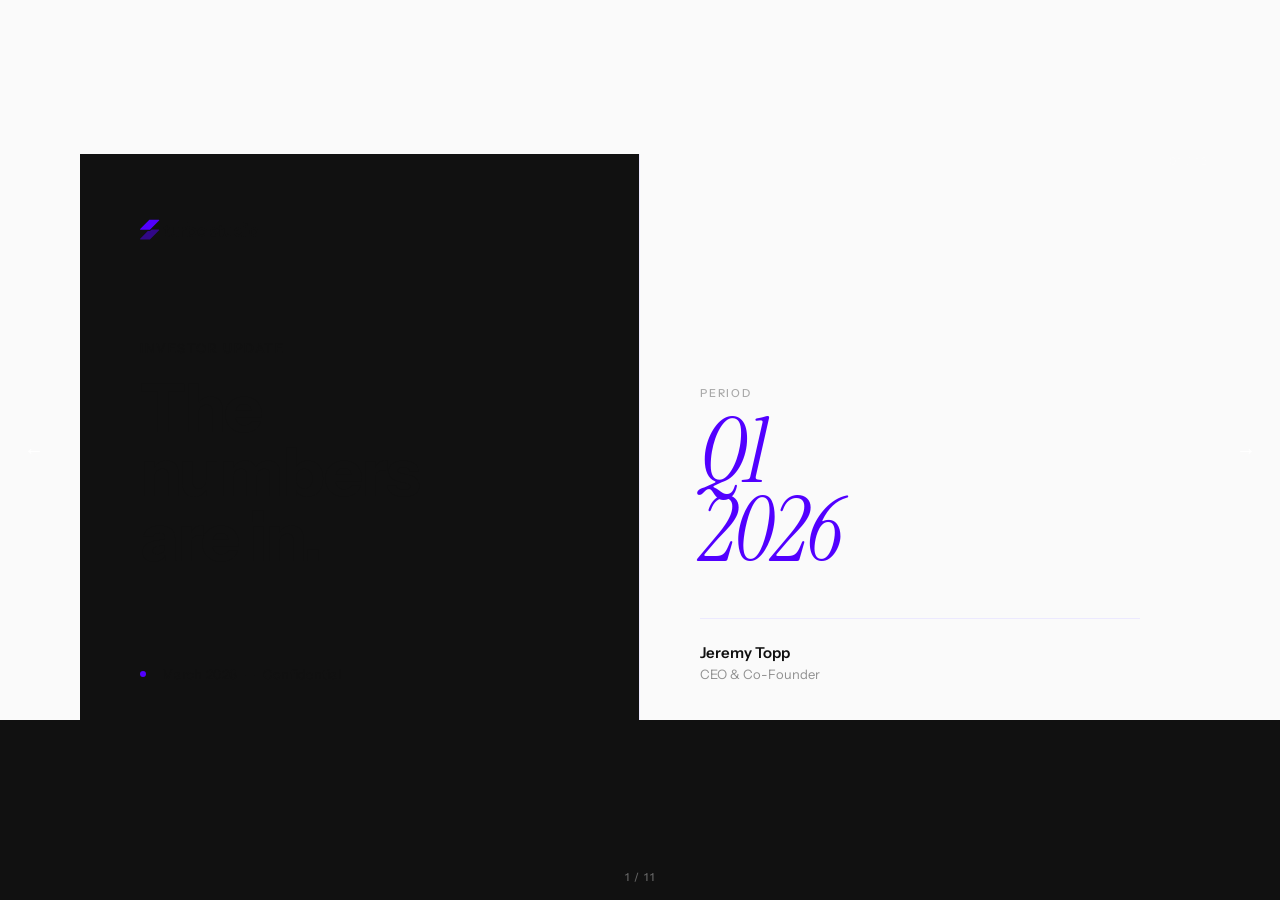
==== index.html @ d51e169e "Deploy Turbo Q1 2026 investor deck" ====
<!DOCTYPE html>
<html lang="en">
<head>
  <meta charset="UTF-8" />
  <meta name="viewport" content="width=device-width, initial-scale=1.0" />
  <title>Turbo — Q1 2026 Investor Update</title>
  <link rel="preconnect" href="https://fonts.googleapis.com" />
  <link rel="preconnect" href="https://fonts.gstatic.com" crossorigin />
  <link href="https://fonts.googleapis.com/css2?family=Instrument+Sans:ital,wght@0,400;0,500;0,600;0,700;1,400&family=Instrument+Serif:ital@0;1&display=swap" rel="stylesheet" />
  <style>
    * { margin: 0; padding: 0; box-sizing: border-box; }
    html, body {
      width: 100%; height: 100%;
      background: #111;
      overflow: hidden;
    }
    .deck-container {
      width: 100vw; height: 100vh;
      display: flex; align-items: center; justify-content: center;
    }
    .slide-wrapper {
      width: 1280px; height: 720px;
      transform-origin: center center;
      position: relative;
    }
    .slide-section {
      display: none;
      width: 1280px; height: 720px;
      overflow: hidden;
      position: absolute; top: 0; left: 0;
    }
    .slide-section.active { display: block; }
    .nav-btn {
      position: fixed; top: 50%; transform: translateY(-50%);
      background: rgba(255,255,255,0.08); border: none; color: white;
      font-size: 20px; width: 44px; height: 44px; border-radius: 50%;
      cursor: pointer; z-index: 100; transition: background 0.2s;
    }
    .nav-btn:hover { background: rgba(255,255,255,0.2); }
    .nav-prev { left: 12px; }
    .nav-next { right: 12px; }
    .slide-counter {
      position: fixed; bottom: 16px; left: 50%; transform: translateX(-50%);
      font-family: 'Instrument Sans', sans-serif;
      font-size: 11px; font-weight: 500; letter-spacing: 0.14em;
      color: rgba(255,255,255,0.35); z-index: 100;
    }
  </style>
  <style>/* Slide 1 */

    * { margin: 0; padding: 0; box-sizing: border-box; }

    body {
      width: 1280px;
      height: 720px;
      overflow: hidden;
      background: #fafafa;
      font-family: 'Instrument Sans', sans-serif;
    }

    .slide {
      width: 1280px;
      height: 720px;
      background: #fafafa;
      position: relative;
      display: grid;
      grid-template-columns: 1fr 1fr;
    }

    /* LEFT HALF */
    .left {
      padding: 64px 72px;
      display: flex;
      flex-direction: column;
      justify-content: space-between;
      border-right: 1px solid #ece9ff;
    }

    .wordmark {
      font-family: 'Instrument Sans', sans-serif;
      font-weight: 700;
      font-size: 13px;
      letter-spacing: 0.18em;
      text-transform: uppercase;
      color: #5200FF;
    }

    .hero-text {
      flex: 1;
      display: flex;
      flex-direction: column;
      justify-content: center;
    }

    .label {
      font-family: 'Instrument Sans', sans-serif;
      font-weight: 500;
      font-size: 13px;
      letter-spacing: 0.12em;
      text-transform: uppercase;
      color: rgba(17, 17, 17, 0.4);
      margin-bottom: 20px;
    }

    .title {
      font-family: 'Instrument Sans', sans-serif;
      font-weight: 700;
      font-size: 68px;
      line-height: 0.95;
      color: #111;
      letter-spacing: -0.03em;
    }

    .meta-row {
      display: flex;
      align-items: center;
      gap: 16px;
    }

    .meta-dot {
      width: 6px;
      height: 6px;
      border-radius: 50%;
      background: #5200FF;
      flex-shrink: 0;
    }

    .meta-text {
      font-family: 'Instrument Sans', sans-serif;
      font-weight: 400;
      font-size: 13px;
      color: rgba(17, 17, 17, 0.45);
      letter-spacing: 0.02em;
    }

    /* RIGHT HALF */
    .right {
      padding: 64px 72px;
      display: flex;
      flex-direction: column;
      justify-content: flex-end;
      background: #fafafa;
    }

    .quarter-block {
      margin-bottom: 48px;
    }

    .quarter-label {
      font-family: 'Instrument Sans', sans-serif;
      font-weight: 500;
      font-size: 11px;
      letter-spacing: 0.16em;
      text-transform: uppercase;
      color: rgba(17, 17, 17, 0.35);
      margin-bottom: 12px;
    }

    .quarter {
      font-family: 'Instrument Serif', serif;
      font-style: italic;
      font-size: 88px;
      line-height: 0.9;
      color: #5200FF;
      letter-spacing: -0.02em;
    }

    .author-block {
      border-top: 1px solid #ece9ff;
      padding-top: 24px;
    }

    .author-name {
      font-family: 'Instrument Sans', sans-serif;
      font-weight: 600;
      font-size: 15px;
      color: #111;
      margin-bottom: 4px;
    }

    .author-role {
      font-family: 'Instrument Sans', sans-serif;
      font-weight: 400;
      font-size: 13px;
      color: rgba(17, 17, 17, 0.45);
    }

    /* Slide number */
    .slide-num {
      position: absolute;
      top: 64px;
      right: 72px;
      font-family: 'Instrument Sans', sans-serif;
      font-size: 11px;
      font-weight: 500;
      color: rgba(17, 17, 17, 0.2);
      letter-spacing: 0.12em;
    }
  
  </style>
  <style>/* Slide 2 */

    * { margin: 0; padding: 0; box-sizing: border-box; }
    body {
      width: 1280px;
      height: 720px;
      overflow: hidden;
      background: #fafafa;
      font-family: 'Instrument Sans', sans-serif;
    }
    .slide {
      width: 1280px;
      height: 720px;
      background: #fafafa;
      position: relative;
      padding: 64px 80px;
      display: flex;
      flex-direction: column;
    }
    .slide-header {
      display: flex;
      align-items: center;
      justify-content: space-between;
      margin-bottom: 52px;
    }
    .section-label {
      font-size: 11px;
      font-weight: 500;
      letter-spacing: 0.16em;
      text-transform: uppercase;
      color: rgba(17,17,17,0.35);
    }
    .slide-num {
      font-size: 11px;
      font-weight: 500;
      color: rgba(17,17,17,0.2);
      letter-spacing: 0.12em;
    }
    .headline {
      font-size: 48px;
      font-weight: 700;
      color: #111;
      letter-spacing: -0.025em;
      line-height: 1;
      margin-bottom: 52px;
    }
    .headline span {
      color: #5200FF;
    }
    .kpi-grid {
      display: grid;
      grid-template-columns: repeat(4, 1fr);
      gap: 2px;
      flex: 1;
    }
    .kpi-card {
      background: #fff;
      border: 1px solid #ece9ff;
      padding: 32px 28px;
      display: flex;
      flex-direction: column;
      justify-content: space-between;
    }
    .kpi-card:first-child {
      border-left: 3px solid #5200FF;
    }
    .kpi-label {
      font-size: 11px;
      font-weight: 500;
      letter-spacing: 0.14em;
      text-transform: uppercase;
      color: rgba(17,17,17,0.4);
      margin-bottom: 20px;
    }
    .kpi-value {
      font-family: 'Instrument Serif', serif;
      font-style: italic;
      font-size: 52px;
      line-height: 0.9;
      color: #111;
      letter-spacing: -0.02em;
    }
    .kpi-delta {
      margin-top: 12px;
      font-size: 12px;
      font-weight: 600;
      color: #16a34a;
      letter-spacing: 0.04em;
    }
    .kpi-delta.flat {
      color: rgba(17,17,17,0.4);
    }
    .kpi-sub {
      margin-top: 4px;
      font-size: 11px;
      color: rgba(17,17,17,0.4);
    }
  
  </style>
  <style>/* Slide 3 */

    * { margin: 0; padding: 0; box-sizing: border-box; }
    body {
      width: 1280px;
      height: 720px;
      overflow: hidden;
      background: #fafafa;
      font-family: 'Instrument Sans', sans-serif;
    }
    .slide {
      width: 1280px;
      height: 720px;
      position: relative;
      display: grid;
      grid-template-columns: 420px 1fr;
    }
    .left {
      padding: 64px 56px;
      display: flex;
      flex-direction: column;
      justify-content: space-between;
      border-right: 1px solid #ece9ff;
      background: #fafafa;
    }
    .section-label {
      font-size: 11px;
      font-weight: 500;
      letter-spacing: 0.16em;
      text-transform: uppercase;
      color: rgba(17,17,17,0.35);
    }
    .big-stat {
      flex: 1;
      display: flex;
      flex-direction: column;
      justify-content: center;
    }
    .stat-label {
      font-size: 12px;
      font-weight: 500;
      letter-spacing: 0.12em;
      text-transform: uppercase;
      color: rgba(17,17,17,0.4);
      margin-bottom: 16px;
    }
    .stat-value {
      font-family: 'Instrument Serif', serif;
      font-style: italic;
      font-size: 96px;
      line-height: 0.85;
      color: #5200FF;
      letter-spacing: -0.02em;
    }
    .stat-desc {
      margin-top: 20px;
      font-size: 15px;
      color: rgba(17,17,17,0.55);
      line-height: 1.5;
      max-width: 260px;
    }
    .slide-num {
      font-size: 11px;
      font-weight: 500;
      color: rgba(17,17,17,0.2);
      letter-spacing: 0.12em;
    }
    .right {
      padding: 64px 60px;
      display: flex;
      flex-direction: column;
    }
    .chart-title {
      font-size: 13px;
      font-weight: 600;
      color: #111;
      letter-spacing: -0.01em;
      margin-bottom: 40px;
    }
    .chart-area {
      flex: 1;
      display: flex;
      align-items: flex-end;
      gap: 18px;
    }
    .bar-group {
      flex: 1;
      display: flex;
      flex-direction: column;
      align-items: center;
      gap: 8px;
      height: 100%;
      justify-content: flex-end;
    }
    .bar-wrap {
      width: 100%;
      display: flex;
      align-items: flex-end;
      justify-content: center;
      height: 340px;
    }
    .bar {
      width: 48px;
      border-radius: 4px 4px 0 0;
      position: relative;
    }
    .bar.past {
      background: #ece9ff;
    }
    .bar.current {
      background: #5200FF;
    }
    .bar-val {
      position: absolute;
      top: -24px;
      left: 50%;
      transform: translateX(-50%);
      font-size: 11px;
      font-weight: 600;
      color: #111;
      white-space: nowrap;
    }
    .bar-qtr {
      font-size: 11px;
      font-weight: 500;
      color: rgba(17,17,17,0.4);
      letter-spacing: 0.08em;
    }
    .bar.current + .bar-val,
    .bar-group:last-child .bar-val {
      color: #5200FF;
    }
    .target-line {
      margin-top: 24px;
      padding-top: 16px;
      border-top: 1px solid #ece9ff;
      font-size: 12px;
      color: rgba(17,17,17,0.4);
    }
    .target-line strong {
      color: #111;
    }
  
  </style>
  <style>/* Slide 4 */

    * { margin: 0; padding: 0; box-sizing: border-box; }
    body {
      width: 1280px;
      height: 720px;
      overflow: hidden;
      background: #fafafa;
      font-family: 'Instrument Sans', sans-serif;
    }
    .slide {
      width: 1280px;
      height: 720px;
      padding: 64px 80px;
      display: flex;
      flex-direction: column;
    }
    .slide-header {
      display: flex;
      align-items: center;
      justify-content: space-between;
      margin-bottom: 48px;
    }
    .section-label {
      font-size: 11px;
      font-weight: 500;
      letter-spacing: 0.16em;
      text-transform: uppercase;
      color: rgba(17,17,17,0.35);
    }
    .slide-num {
      font-size: 11px;
      font-weight: 500;
      color: rgba(17,17,17,0.2);
      letter-spacing: 0.12em;
    }
    .headline {
      font-size: 40px;
      font-weight: 700;
      color: #111;
      letter-spacing: -0.025em;
      line-height: 1.1;
      margin-bottom: 48px;
    }
    .content-grid {
      display: grid;
      grid-template-columns: 1fr 1fr;
      gap: 24px;
      flex: 1;
    }
    .panel {
      background: #fff;
      border: 1px solid #ece9ff;
      padding: 32px 36px;
      display: flex;
      flex-direction: column;
    }
    .panel-title {
      font-size: 11px;
      font-weight: 500;
      letter-spacing: 0.14em;
      text-transform: uppercase;
      color: rgba(17,17,17,0.4);
      margin-bottom: 24px;
    }
    .funnel-row {
      display: flex;
      align-items: center;
      justify-content: space-between;
      padding: 14px 0;
      border-bottom: 1px solid #f4f2ff;
    }
    .funnel-row:last-child { border-bottom: none; }
    .funnel-label {
      font-size: 13px;
      color: rgba(17,17,17,0.6);
    }
    .funnel-count {
      font-family: 'Instrument Serif', serif;
      font-style: italic;
      font-size: 28px;
      color: #111;
    }
    .funnel-bar-wrap {
      flex: 1;
      margin: 0 20px;
      height: 6px;
      background: #f0eeff;
      border-radius: 3px;
    }
    .funnel-bar {
      height: 6px;
      border-radius: 3px;
      background: #5200FF;
    }
    .segment-list {
      flex: 1;
    }
    .segment-row {
      display: flex;
      align-items: center;
      justify-content: space-between;
      padding: 12px 0;
      border-bottom: 1px solid #f4f2ff;
    }
    .segment-row:last-child { border-bottom: none; }
    .seg-dot {
      width: 8px;
      height: 8px;
      border-radius: 50%;
      flex-shrink: 0;
      margin-right: 12px;
    }
    .seg-name {
      font-size: 13px;
      color: rgba(17,17,17,0.7);
      flex: 1;
    }
    .seg-pct {
      font-size: 13px;
      font-weight: 600;
      color: #111;
    }
    .seg-count {
      font-size: 12px;
      color: rgba(17,17,17,0.4);
      margin-left: 16px;
      min-width: 40px;
      text-align: right;
    }
  
  </style>
  <style>/* Slide 5 */

    * { margin: 0; padding: 0; box-sizing: border-box; }
    body {
      width: 1280px;
      height: 720px;
      overflow: hidden;
      background: #fafafa;
      font-family: 'Instrument Sans', sans-serif;
    }
    .slide {
      width: 1280px;
      height: 720px;
      display: grid;
      grid-template-columns: 1fr 1fr;
    }
    .col {
      padding: 64px 60px;
      display: flex;
      flex-direction: column;
    }
    .col:first-child {
      border-right: 1px solid #ece9ff;
    }
    .col-header {
      display: flex;
      align-items: flex-start;
      justify-content: space-between;
      margin-bottom: 40px;
    }
    .section-label {
      font-size: 11px;
      font-weight: 500;
      letter-spacing: 0.16em;
      text-transform: uppercase;
      color: rgba(17,17,17,0.35);
    }
    .slide-num {
      font-size: 11px;
      font-weight: 500;
      color: rgba(17,17,17,0.2);
      letter-spacing: 0.12em;
    }
    .col-title {
      font-size: 32px;
      font-weight: 700;
      color: #111;
      letter-spacing: -0.025em;
      line-height: 1.1;
      margin-bottom: 36px;
    }
    .shipped-list {
      flex: 1;
      display: flex;
      flex-direction: column;
      gap: 4px;
    }
    .shipped-item {
      display: flex;
      align-items: flex-start;
      gap: 14px;
      padding: 14px 0;
      border-bottom: 1px solid #f0eeff;
    }
    .shipped-item:last-child { border-bottom: none; }
    .chip {
      font-size: 10px;
      font-weight: 600;
      letter-spacing: 0.1em;
      text-transform: uppercase;
      padding: 3px 8px;
      border-radius: 3px;
      white-space: nowrap;
      flex-shrink: 0;
    }
    .chip.shipped {
      background: #5200FF;
      color: #fff;
    }
    .chip.beta {
      background: #ece9ff;
      color: #5200FF;
    }
    .chip.planned {
      background: #f4f4f4;
      color: rgba(17,17,17,0.45);
    }
    .item-text {
      font-size: 13px;
      color: rgba(17,17,17,0.7);
      line-height: 1.4;
    }
    .item-text strong {
      color: #111;
      font-weight: 600;
    }
    .metric-grid {
      display: grid;
      grid-template-columns: 1fr 1fr;
      gap: 16px;
      flex: 1;
    }
    .metric-box {
      background: #fff;
      border: 1px solid #ece9ff;
      padding: 24px 20px;
    }
    .metric-label {
      font-size: 11px;
      font-weight: 500;
      text-transform: uppercase;
      letter-spacing: 0.12em;
      color: rgba(17,17,17,0.4);
      margin-bottom: 12px;
    }
    .metric-value {
      font-family: 'Instrument Serif', serif;
      font-style: italic;
      font-size: 40px;
      color: #111;
      line-height: 0.9;
    }
    .metric-sub {
      margin-top: 8px;
      font-size: 12px;
      color: rgba(17,17,17,0.45);
    }
  
  </style>
  <style>/* Slide 6 */

    * { margin: 0; padding: 0; box-sizing: border-box; }
    body {
      width: 1280px;
      height: 720px;
      overflow: hidden;
      background: #fafafa;
      font-family: 'Instrument Sans', sans-serif;
    }
    .slide {
      width: 1280px;
      height: 720px;
      padding: 64px 80px;
      display: flex;
      flex-direction: column;
    }
    .slide-header {
      display: flex;
      align-items: center;
      justify-content: space-between;
      margin-bottom: 48px;
    }
    .section-label {
      font-size: 11px;
      font-weight: 500;
      letter-spacing: 0.16em;
      text-transform: uppercase;
      color: rgba(17,17,17,0.35);
    }
    .slide-num {
      font-size: 11px;
      font-weight: 500;
      color: rgba(17,17,17,0.2);
      letter-spacing: 0.12em;
    }
    .headline {
      font-size: 40px;
      font-weight: 700;
      color: #111;
      letter-spacing: -0.025em;
      line-height: 1.1;
      margin-bottom: 48px;
    }
    .team-grid {
      display: grid;
      grid-template-columns: repeat(3, 1fr);
      gap: 20px;
      flex: 1;
    }
    .team-card {
      background: #fff;
      border: 1px solid #ece9ff;
      padding: 28px 28px 24px;
      display: flex;
      flex-direction: column;
    }
    .card-dept {
      font-size: 10px;
      font-weight: 600;
      letter-spacing: 0.14em;
      text-transform: uppercase;
      color: #5200FF;
      margin-bottom: 20px;
    }
    .card-headcount {
      font-family: 'Instrument Serif', serif;
      font-style: italic;
      font-size: 56px;
      color: #111;
      line-height: 0.85;
      margin-bottom: 4px;
    }
    .card-label {
      font-size: 13px;
      color: rgba(17,17,17,0.5);
      margin-bottom: 20px;
    }
    .card-divider {
      height: 1px;
      background: #f0eeff;
      margin-bottom: 16px;
    }
    .card-notes {
      font-size: 12px;
      color: rgba(17,17,17,0.55);
      line-height: 1.5;
      flex: 1;
    }
    .card-notes strong {
      color: #111;
      font-weight: 600;
    }
    .bottom-row {
      display: flex;
      gap: 32px;
      margin-top: 28px;
      padding-top: 20px;
      border-top: 1px solid #ece9ff;
    }
    .bottom-stat {
      display: flex;
      flex-direction: column;
    }
    .bottom-stat-val {
      font-size: 22px;
      font-weight: 700;
      color: #111;
      letter-spacing: -0.02em;
    }
    .bottom-stat-label {
      font-size: 12px;
      color: rgba(17,17,17,0.4);
      margin-top: 2px;
    }
  
  </style>
  <style>/* Slide 7 */

    * { margin: 0; padding: 0; box-sizing: border-box; }
    body {
      width: 1280px;
      height: 720px;
      overflow: hidden;
      background: #fafafa;
      font-family: 'Instrument Sans', sans-serif;
    }
    .slide {
      width: 1280px;
      height: 720px;
      display: grid;
      grid-template-columns: 480px 1fr;
    }
    .left {
      padding: 64px 60px;
      display: flex;
      flex-direction: column;
      justify-content: space-between;
      border-right: 1px solid #ece9ff;
      background: #5200FF;
    }
    .section-label {
      font-size: 11px;
      font-weight: 500;
      letter-spacing: 0.16em;
      text-transform: uppercase;
      color: rgba(255,255,255,0.5);
    }
    .big-num {
      flex: 1;
      display: flex;
      flex-direction: column;
      justify-content: center;
    }
    .big-label {
      font-size: 12px;
      font-weight: 500;
      letter-spacing: 0.12em;
      text-transform: uppercase;
      color: rgba(255,255,255,0.55);
      margin-bottom: 12px;
    }
    .big-val {
      font-family: 'Instrument Serif', serif;
      font-style: italic;
      font-size: 100px;
      line-height: 0.85;
      color: #fff;
      letter-spacing: -0.02em;
    }
    .big-desc {
      margin-top: 20px;
      font-size: 15px;
      color: rgba(255,255,255,0.65);
      line-height: 1.5;
    }
    .slide-num {
      font-size: 11px;
      font-weight: 500;
      color: rgba(255,255,255,0.3);
      letter-spacing: 0.12em;
    }
    .right {
      padding: 64px 60px;
      display: flex;
      flex-direction: column;
    }
    .right-title {
      font-size: 14px;
      font-weight: 600;
      color: #111;
      letter-spacing: -0.01em;
      margin-bottom: 36px;
    }
    .econ-row {
      display: flex;
      align-items: center;
      justify-content: space-between;
      padding: 18px 0;
      border-bottom: 1px solid #f0eeff;
    }
    .econ-row:last-child { border-bottom: none; }
    .econ-label {
      font-size: 13px;
      color: rgba(17,17,17,0.6);
      flex: 1;
    }
    .econ-val {
      font-size: 22px;
      font-weight: 700;
      color: #111;
      letter-spacing: -0.02em;
    }
    .econ-delta {
      font-size: 12px;
      font-weight: 500;
      color: #16a34a;
      margin-left: 12px;
    }
    .econ-delta.neutral { color: rgba(17,17,17,0.4); }
    .payback-bar {
      margin-top: 32px;
      padding: 20px 24px;
      background: #f8f7ff;
      border: 1px solid #ece9ff;
      border-radius: 2px;
    }
    .payback-title {
      font-size: 11px;
      font-weight: 500;
      letter-spacing: 0.12em;
      text-transform: uppercase;
      color: rgba(17,17,17,0.4);
      margin-bottom: 12px;
    }
    .payback-track {
      height: 8px;
      background: #ece9ff;
      border-radius: 4px;
      position: relative;
    }
    .payback-fill {
      position: absolute;
      left: 0;
      top: 0;
      height: 8px;
      border-radius: 4px;
      background: #5200FF;
    }
    .payback-labels {
      display: flex;
      justify-content: space-between;
      margin-top: 8px;
    }
    .payback-labels span {
      font-size: 11px;
      color: rgba(17,17,17,0.4);
    }
    .payback-labels strong {
      font-size: 11px;
      font-weight: 600;
      color: #5200FF;
    }
  
  </style>
  <style>/* Slide 8 */

    * { margin: 0; padding: 0; box-sizing: border-box; }
    body {
      width: 1280px;
      height: 720px;
      overflow: hidden;
      background: #fafafa;
      font-family: 'Instrument Sans', sans-serif;
    }
    .slide {
      width: 1280px;
      height: 720px;
      padding: 64px 80px;
      display: flex;
      flex-direction: column;
    }
    .slide-header {
      display: flex;
      align-items: center;
      justify-content: space-between;
      margin-bottom: 48px;
    }
    .section-label {
      font-size: 11px;
      font-weight: 500;
      letter-spacing: 0.16em;
      text-transform: uppercase;
      color: rgba(17,17,17,0.35);
    }
    .slide-num {
      font-size: 11px;
      font-weight: 500;
      color: rgba(17,17,17,0.2);
      letter-spacing: 0.12em;
    }
    .headline {
      font-size: 40px;
      font-weight: 700;
      color: #111;
      letter-spacing: -0.025em;
      line-height: 1.1;
      margin-bottom: 40px;
    }
    .fin-table {
      width: 100%;
      border-collapse: collapse;
      flex: 1;
    }
    .fin-table th {
      font-size: 11px;
      font-weight: 500;
      letter-spacing: 0.12em;
      text-transform: uppercase;
      color: rgba(17,17,17,0.4);
      text-align: right;
      padding: 0 0 16px;
      border-bottom: 1px solid #ece9ff;
    }
    .fin-table th:first-child { text-align: left; }
    .fin-table td {
      font-size: 14px;
      color: rgba(17,17,17,0.7);
      text-align: right;
      padding: 14px 0;
      border-bottom: 1px solid #f8f7ff;
    }
    .fin-table td:first-child {
      text-align: left;
      color: rgba(17,17,17,0.6);
    }
    .fin-table tr.total td {
      font-weight: 700;
      color: #111;
      border-top: 1px solid #ece9ff;
      border-bottom: 2px solid #ece9ff;
      padding-top: 16px;
    }
    .fin-table tr.positive td:last-child { color: #16a34a; font-weight: 600; }
    .fin-table tr.highlight td {
      background: #f8f7ff;
      color: #5200FF;
      font-weight: 700;
    }
    .fin-table tr.highlight td:first-child { color: #5200FF; padding-left: 12px; }
    .note {
      margin-top: 20px;
      font-size: 11px;
      color: rgba(17,17,17,0.35);
    }
  
  </style>
  <style>/* Slide 9 */

    * { margin: 0; padding: 0; box-sizing: border-box; }
    body {
      width: 1280px;
      height: 720px;
      overflow: hidden;
      background: #fafafa;
      font-family: 'Instrument Sans', sans-serif;
    }
    .slide {
      width: 1280px;
      height: 720px;
      display: grid;
      grid-template-columns: 1fr 1fr;
    }
    .left {
      padding: 64px 60px;
      display: flex;
      flex-direction: column;
      border-right: 1px solid #ece9ff;
    }
    .right {
      padding: 64px 60px;
      display: flex;
      flex-direction: column;
    }
    .col-label {
      font-size: 11px;
      font-weight: 500;
      letter-spacing: 0.16em;
      text-transform: uppercase;
      color: rgba(17,17,17,0.35);
      margin-bottom: 36px;
    }
    .col-title {
      font-size: 30px;
      font-weight: 700;
      color: #111;
      letter-spacing: -0.025em;
      line-height: 1.15;
      margin-bottom: 40px;
    }
    .bet-list {
      flex: 1;
      display: flex;
      flex-direction: column;
      gap: 0;
    }
    .bet-item {
      display: flex;
      gap: 20px;
      padding: 20px 0;
      border-bottom: 1px solid #f0eeff;
    }
    .bet-item:last-child { border-bottom: none; }
    .bet-num {
      font-family: 'Instrument Serif', serif;
      font-style: italic;
      font-size: 28px;
      color: #5200FF;
      line-height: 1;
      min-width: 28px;
    }
    .bet-content {}
    .bet-title {
      font-size: 14px;
      font-weight: 600;
      color: #111;
      margin-bottom: 6px;
      letter-spacing: -0.01em;
    }
    .bet-desc {
      font-size: 12px;
      color: rgba(17,17,17,0.55);
      line-height: 1.5;
    }
    .risk-list {
      flex: 1;
      display: flex;
      flex-direction: column;
      gap: 0;
    }
    .risk-item {
      padding: 16px 0;
      border-bottom: 1px solid #f0eeff;
    }
    .risk-item:last-child { border-bottom: none; }
    .risk-header {
      display: flex;
      align-items: center;
      gap: 10px;
      margin-bottom: 6px;
    }
    .risk-badge {
      font-size: 10px;
      font-weight: 600;
      letter-spacing: 0.1em;
      text-transform: uppercase;
      padding: 2px 7px;
      border-radius: 2px;
    }
    .risk-badge.high { background: #fee2e2; color: #dc2626; }
    .risk-badge.med { background: #fef3c7; color: #d97706; }
    .risk-badge.low { background: #dcfce7; color: #16a34a; }
    .risk-title {
      font-size: 13px;
      font-weight: 600;
      color: #111;
    }
    .risk-desc {
      font-size: 12px;
      color: rgba(17,17,17,0.5);
      line-height: 1.5;
    }
    .slide-num {
      font-size: 11px;
      font-weight: 500;
      color: rgba(17,17,17,0.2);
      letter-spacing: 0.12em;
      align-self: flex-end;
    }
  
  </style>
  <style>/* Slide 10 */

    * { margin: 0; padding: 0; box-sizing: border-box; }
    body {
      width: 1280px;
      height: 720px;
      overflow: hidden;
      background: #fafafa;
      font-family: 'Instrument Sans', sans-serif;
    }
    .slide {
      width: 1280px;
      height: 720px;
      padding: 64px 80px;
      display: flex;
      flex-direction: column;
    }
    .slide-header {
      display: flex;
      align-items: center;
      justify-content: space-between;
      margin-bottom: 48px;
    }
    .section-label {
      font-size: 11px;
      font-weight: 500;
      letter-spacing: 0.16em;
      text-transform: uppercase;
      color: rgba(17,17,17,0.35);
    }
    .slide-num {
      font-size: 11px;
      font-weight: 500;
      color: rgba(17,17,17,0.2);
      letter-spacing: 0.12em;
    }
    .headline {
      font-size: 40px;
      font-weight: 700;
      color: #111;
      letter-spacing: -0.025em;
      line-height: 1.1;
      margin-bottom: 48px;
    }
    .headline span { color: #5200FF; }
    .timeline {
      flex: 1;
      display: grid;
      grid-template-columns: repeat(3, 1fr);
      gap: 2px;
    }
    .month-col {
      background: #fff;
      border: 1px solid #ece9ff;
      padding: 28px 24px;
      display: flex;
      flex-direction: column;
    }
    .month-col:first-child { border-left: 3px solid #5200FF; }
    .month-tag {
      font-size: 10px;
      font-weight: 600;
      letter-spacing: 0.14em;
      text-transform: uppercase;
      color: #5200FF;
      margin-bottom: 20px;
    }
    .month-items {
      flex: 1;
      display: flex;
      flex-direction: column;
      gap: 12px;
    }
    .month-item {
      display: flex;
      gap: 10px;
      align-items: flex-start;
    }
    .item-dot {
      width: 6px;
      height: 6px;
      border-radius: 50%;
      background: #5200FF;
      flex-shrink: 0;
      margin-top: 5px;
    }
    .item-dot.dim { background: #d4d0f5; }
    .item-text {
      font-size: 13px;
      color: rgba(17,17,17,0.7);
      line-height: 1.4;
    }
    .item-text strong {
      color: #111;
      font-weight: 600;
    }
    .okr-row {
      display: grid;
      grid-template-columns: repeat(3, 1fr);
      gap: 20px;
      margin-top: 24px;
    }
    .okr-box {
      background: #f8f7ff;
      border: 1px solid #ece9ff;
      padding: 16px 20px;
    }
    .okr-label {
      font-size: 10px;
      font-weight: 500;
      letter-spacing: 0.12em;
      text-transform: uppercase;
      color: rgba(17,17,17,0.4);
      margin-bottom: 6px;
    }
    .okr-target {
      font-size: 16px;
      font-weight: 700;
      color: #111;
      letter-spacing: -0.02em;
    }
  
  </style>
  <style>/* Slide 11 */

    * { margin: 0; padding: 0; box-sizing: border-box; }
    body {
      width: 1280px;
      height: 720px;
      overflow: hidden;
      background: #fafafa;
      font-family: 'Instrument Sans', sans-serif;
    }
    .slide {
      width: 1280px;
      height: 720px;
      display: grid;
      grid-template-columns: 1fr 1fr;
    }
    .left {
      background: #111;
      padding: 64px 60px;
      display: flex;
      flex-direction: column;
      justify-content: space-between;
    }
    .section-label {
      font-size: 11px;
      font-weight: 500;
      letter-spacing: 0.16em;
      text-transform: uppercase;
      color: rgba(255,255,255,0.35);
    }
    .ask-block {
      flex: 1;
      display: flex;
      flex-direction: column;
      justify-content: center;
    }
    .ask-label {
      font-size: 12px;
      font-weight: 500;
      letter-spacing: 0.12em;
      text-transform: uppercase;
      color: rgba(255,255,255,0.4);
      margin-bottom: 16px;
    }
    .ask-amount {
      font-family: 'Instrument Serif', serif;
      font-style: italic;
      font-size: 96px;
      line-height: 0.85;
      color: #fff;
      letter-spacing: -0.02em;
    }
    .ask-type {
      font-size: 18px;
      font-weight: 500;
      color: rgba(255,255,255,0.55);
      margin-top: 16px;
    }
    .ask-desc {
      margin-top: 24px;
      font-size: 14px;
      color: rgba(255,255,255,0.45);
      line-height: 1.6;
      max-width: 320px;
    }
    .slide-num {
      font-size: 11px;
      font-weight: 500;
      color: rgba(255,255,255,0.2);
      letter-spacing: 0.12em;
    }
    .right {
      padding: 64px 60px;
      display: flex;
      flex-direction: column;
    }
    .right-title {
      font-size: 14px;
      font-weight: 600;
      color: #111;
      letter-spacing: -0.01em;
      margin-bottom: 36px;
    }
    .use-list {
      flex: 1;
      display: flex;
      flex-direction: column;
    }
    .use-item {
      display: flex;
      gap: 20px;
      align-items: center;
      padding: 18px 0;
      border-bottom: 1px solid #f0eeff;
    }
    .use-item:last-child { border-bottom: none; }
    .use-pct {
      font-family: 'Instrument Serif', serif;
      font-style: italic;
      font-size: 36px;
      color: #5200FF;
      min-width: 72px;
    }
    .use-bar-wrap {
      flex: 1;
      height: 6px;
      background: #f0eeff;
      border-radius: 3px;
    }
    .use-bar {
      height: 6px;
      border-radius: 3px;
      background: #5200FF;
    }
    .use-text {
      min-width: 160px;
      text-align: right;
    }
    .use-title {
      font-size: 13px;
      font-weight: 600;
      color: #111;
    }
    .use-sub {
      font-size: 11px;
      color: rgba(17,17,17,0.45);
    }
    .terms-row {
      margin-top: 28px;
      padding: 16px 20px;
      background: #f8f7ff;
      border: 1px solid #ece9ff;
      display: flex;
      gap: 32px;
    }
    .term {
      display: flex;
      flex-direction: column;
    }
    .term-label {
      font-size: 10px;
      font-weight: 500;
      letter-spacing: 0.12em;
      text-transform: uppercase;
      color: rgba(17,17,17,0.4);
      margin-bottom: 4px;
    }
    .term-val {
      font-size: 14px;
      font-weight: 700;
      color: #111;
    }
  
  </style>
</head>
<body>
  <div class="deck-container">
    <div class="slide-wrapper" id="slideWrapper">
      <section class="slide-section active" id="slide-1">
        <div class="slide">
    <!-- LEFT -->
    <div class="left">
      <!-- Turbo logo mark + wordmark, recolored for light bg -->
      <svg width="120" height="25" viewBox="0 0 165 34" fill="none" xmlns="http://www.w3.org/2000/svg">
        <path d="M32.458 15.7098V13.2029H34.8912V9.78669H37.8404V13.2029H41.0846V15.7098H37.8404V20.871C37.8404 21.4609 37.9469 21.9278 38.1599 22.2719C38.3893 22.616 38.8317 22.788 39.4871 22.788C39.7493 22.788 40.036 22.7635 40.3473 22.7143C40.6586 22.6488 40.9044 22.5505 41.0846 22.4194V24.9017C40.7733 25.0492 40.3883 25.1475 39.9295 25.1966C39.4871 25.2622 39.0939 25.2949 38.7498 25.2949C37.9633 25.2949 37.3161 25.2048 36.8082 25.0246C36.3166 24.8607 35.9234 24.6068 35.6285 24.2627C35.3499 23.9022 35.1533 23.4598 35.0386 22.9355C34.9403 22.4112 34.8912 21.805 34.8912 21.1168V15.7098H32.458ZM53.4143 25H50.6125V23.1076H50.5634C50.2848 23.6974 49.8588 24.2135 49.2854 24.6559C48.7119 25.0819 47.9336 25.2949 46.9505 25.2949C46.164 25.2949 45.4923 25.172 44.9352 24.9263C44.3945 24.6641 43.9521 24.32 43.608 23.894C43.2639 23.4516 43.0182 22.9519 42.8707 22.3948C42.7232 21.8377 42.6495 21.2561 42.6495 20.6498V13.2029H45.5988V19.1752C45.5988 19.5029 45.6152 19.8715 45.6479 20.2812C45.6807 20.6744 45.7626 21.0513 45.8937 21.4117C46.0412 21.7558 46.2542 22.0507 46.5327 22.2965C46.8276 22.5259 47.2373 22.6406 47.7616 22.6406C48.2531 22.6406 48.6627 22.5587 48.9904 22.3948C49.3345 22.231 49.6131 22.0098 49.8261 21.7312C50.0554 21.4527 50.2193 21.1332 50.3176 20.7727C50.4159 20.4122 50.4651 20.0354 50.4651 19.6422V13.2029H53.4143V25ZM56.0249 13.2029H58.9742V15.0708H59.0233C59.351 14.3826 59.818 13.8501 60.4242 13.4733C61.0305 13.0964 61.7268 12.908 62.5133 12.908C62.6935 12.908 62.8656 12.9244 63.0294 12.9572C63.2096 12.9899 63.3899 13.0309 63.5701 13.08V15.931C63.3243 15.8655 63.0786 15.8163 62.8328 15.7835C62.6034 15.7344 62.374 15.7098 62.1446 15.7098C61.4565 15.7098 60.8994 15.8409 60.4734 16.103C60.0638 16.3488 59.7443 16.6355 59.5149 16.9632C59.3019 17.2909 59.1544 17.6186 59.0725 17.9463C59.0069 18.274 58.9742 18.5198 58.9742 18.6836V25H56.0249V13.2029ZM64.8401 6.41961H67.7893V14.7021H67.8631C68.0105 14.5055 68.1989 14.3089 68.4283 14.1123C68.6577 13.8993 68.9363 13.7027 69.264 13.5224C69.5917 13.3422 69.9685 13.1947 70.3945 13.08C70.8205 12.9653 71.3121 12.908 71.8692 12.908C72.7048 12.908 73.4749 13.0718 74.1794 13.3995C74.884 13.7109 75.482 14.1451 75.9735 14.7021C76.4815 15.2592 76.8747 15.9146 77.1533 16.6683C77.4318 17.422 77.5711 18.2331 77.5711 19.1015C77.5711 19.9699 77.44 20.7809 77.1778 21.5346C76.9157 22.2883 76.5306 22.9437 76.0227 23.5008C75.5148 24.0579 74.9003 24.5003 74.1794 24.828C73.4585 25.1393 72.6474 25.2949 71.7463 25.2949C70.9106 25.2949 70.1324 25.1311 69.4114 24.8034C68.6905 24.4757 68.117 23.9514 67.691 23.2304H67.6419V25H64.8401V6.41961ZM74.6218 19.1015C74.6218 18.6427 74.5399 18.2003 74.376 17.7743C74.2286 17.3483 73.9992 16.9714 73.6879 16.6437C73.3929 16.316 73.0325 16.0539 72.6065 15.8573C72.1805 15.6606 71.6971 15.5623 71.1564 15.5623C70.6157 15.5623 70.1324 15.6606 69.7064 15.8573C69.2803 16.0539 68.9117 16.316 68.6004 16.6437C68.3055 16.9714 67.9122 17.3483 67.9122 17.7743C67.7648 18.2003 67.691 18.6427 67.691 19.1015C67.691 19.5602 67.7648 20.0026 67.9122 20.4286C68.0761 20.8546 68.3055 21.2315 68.6004 21.5592C68.9117 21.8869 69.2803 22.149 69.7064 22.3457C70.1324 22.5423 70.6157 22.6406 71.1564 22.6406C71.6971 22.6406 72.1805 22.5423 72.6065 22.3457C73.0325 22.149 73.3929 21.8869 73.6879 21.5592C73.9992 21.2315 74.2286 20.8546 74.376 20.4286C74.5399 20.0026 74.6218 19.5602 74.6218 19.1015ZM78.9937 19.1015C78.9937 18.1675 79.1575 17.3237 79.4852 16.57C79.8293 15.7999 80.2881 15.1445 80.8615 14.6038C81.435 14.0631 82.115 13.6453 82.9014 13.3504C83.6879 13.0555 84.5235 12.908 85.4083 12.908C86.2931 12.908 87.1287 13.0555 87.9152 13.3504C88.7017 13.6453 89.3816 14.0631 89.9551 14.6038C90.5286 15.1445 90.9792 15.7999 91.3069 16.57C91.6509 17.3237 91.823 18.1675 91.823 19.1015C91.823 20.0354 91.6509 20.8874 91.3069 21.6575C90.9792 22.4112 90.5286 23.0584 89.9551 23.5991C89.3816 24.1398 88.7017 24.5576 87.9152 24.8525C87.1287 25.1475 86.2931 25.2949 85.4083 25.2949C84.5235 25.2949 83.6879 25.1475 82.9014 24.8525C82.115 24.5576 81.435 24.1398 80.8615 23.5991C80.2881 23.0584 79.8293 22.4112 79.4852 21.6575C79.1575 20.8874 78.9937 20.0354 78.9937 19.1015ZM81.9429 19.1015C81.9429 19.5602 82.0167 20.0026 82.1641 20.4286C82.328 20.8546 82.5574 21.2315 82.8523 21.5592C83.1636 21.8869 83.5323 22.149 83.9583 22.3457C84.3843 22.5423 84.8676 22.6406 85.4083 22.6406C85.949 22.6406 86.4324 22.5423 86.8584 22.3457C87.2844 22.149 87.6449 21.8869 87.9398 21.5592C88.2511 21.2315 88.4805 20.8546 88.6279 20.4286C88.7918 20.0026 88.8737 19.5602 88.8737 19.1015C88.8737 18.6427 88.7918 18.2003 88.6279 17.7743C88.4805 17.3483 88.2511 16.9714 87.9398 16.6437C87.6449 16.316 87.2844 16.0539 86.8584 15.8573C86.4324 15.6606 85.949 15.5623 85.4083 15.5623C84.8676 15.5623 84.3843 15.6606 83.9583 15.8573C83.5323 16.0539 83.1636 16.316 82.8523 16.6437C82.5574 16.9714 82.328 17.3483 82.1641 17.7743C82.0167 18.2003 81.9429 18.6427 81.9429 19.1015ZM104.011 16.4717C103.438 15.6688 102.668 15.2674 101.701 15.2674C101.308 15.2674 100.923 15.3657 100.546 15.5623C100.169 15.759 99.9807 16.0785 99.9807 16.5209C99.9807 16.8813 100.136 17.1435 100.448 17.3073C100.759 17.4712 101.152 17.6104 101.627 17.7251C102.103 17.8398 102.61 17.9627 103.151 18.0938C103.708 18.2085 104.224 18.3969 104.7 18.6591C105.175 18.9048 105.568 19.2489 105.879 19.6913C106.191 20.1337 106.346 20.7399 106.346 21.51C106.346 22.2146 106.191 22.8126 105.879 23.3042C105.584 23.7793 105.191 24.1644 104.7 24.4593C104.224 24.7542 103.684 24.9672 103.077 25.0983C102.471 25.2294 101.865 25.2949 101.259 25.2949C100.341 25.2949 99.4973 25.1638 98.7273 24.9017C97.9572 24.6395 97.269 24.1644 96.6628 23.4762L98.6289 21.6329C99.0058 22.0589 99.4072 22.4112 99.8332 22.6897C100.276 22.9519 100.808 23.083 101.431 23.083C101.644 23.083 101.865 23.0584 102.094 23.0092C102.324 22.9601 102.537 22.8782 102.733 22.7635C102.93 22.6488 103.086 22.5095 103.2 22.3457C103.331 22.1654 103.397 21.9606 103.397 21.7312C103.397 21.3216 103.241 21.0185 102.93 20.8219C102.619 20.6253 102.225 20.4696 101.75 20.3549C101.275 20.2238 100.759 20.1091 100.202 20.0108C99.6612 19.8961 99.1533 19.7241 98.6781 19.4947C98.2029 19.2489 97.8097 18.913 97.4984 18.487C97.1871 18.061 97.0314 17.4712 97.0314 16.7175C97.0314 16.0621 97.1625 15.4968 97.4247 15.0216C97.7032 14.5301 98.0637 14.1287 98.5061 13.8174C98.9484 13.506 99.4564 13.2767 100.03 13.1292C100.603 12.9817 101.185 12.908 101.775 12.908C102.561 12.908 103.34 13.0473 104.11 13.3258C104.88 13.588 105.502 14.0467 105.978 14.7021L104.011 16.4717ZM106.526 15.7098V13.2029H108.96V9.78669H111.909V13.2029H115.153V15.7098H111.909V20.871C111.909 21.4609 112.015 21.9278 112.228 22.2719C112.458 22.616 112.9 22.788 113.556 22.788C113.818 22.788 114.104 22.7635 114.416 22.7143C114.727 22.6488 114.973 22.5505 115.153 22.4194V24.9017C114.842 25.0492 114.457 25.1475 113.998 25.1966C113.556 25.2622 113.162 25.2949 112.818 25.2949C112.032 25.2949 111.385 25.2048 110.877 25.0246C110.385 24.8607 109.992 24.6068 109.697 24.2627C109.418 23.9022 109.222 23.4598 109.107 22.9355C109.009 22.4112 108.96 21.805 108.96 21.1168V15.7098H106.526ZM127.483 25H124.681V23.1076H124.632C124.353 23.6974 123.927 24.2135 123.354 24.6559C122.78 25.0819 122.002 25.2949 121.019 25.2949C120.233 25.2949 119.561 25.172 119.004 24.9263C118.463 24.6641 118.021 24.32 117.676 23.894C117.332 23.4516 117.087 22.9519 116.939 22.3948C116.792 21.8377 116.718 21.2561 116.718 20.6498V13.2029H119.667V19.1752C119.667 19.5029 119.684 19.8715 119.716 20.2812C119.749 20.6744 119.831 21.0513 119.962 21.4117C120.11 21.7558 120.323 22.0507 120.601 22.2965C120.896 22.5259 121.306 22.6406 121.83 22.6406C122.322 22.6406 122.731 22.5587 123.059 22.3948C123.403 22.231 123.682 22.0098 123.895 21.7312C124.124 21.4527 124.288 21.1332 124.386 20.7727C124.484 20.4122 124.534 20.0354 124.534 19.6422V13.2029H127.483V25ZM139.433 23.2304H139.384C138.958 23.9514 138.384 24.4757 137.663 24.8034C136.942 25.1311 136.164 25.2949 135.328 25.2949C134.411 25.2949 133.592 25.1393 132.871 24.828C132.166 24.5003 131.56 24.0579 131.052 23.5008C130.544 22.9437 130.159 22.2883 129.897 21.5346C129.635 20.7809 129.504 19.9699 129.504 19.1015C129.504 18.2331 129.643 17.422 129.921 16.6683C130.2 15.9146 130.585 15.2592 131.076 14.7021C131.584 14.1451 132.191 13.7109 132.895 13.3995C133.6 13.0718 134.37 12.908 135.205 12.908C135.763 12.908 136.254 12.9653 136.68 13.08C137.106 13.1947 137.483 13.3422 137.811 13.5224C138.138 13.7027 138.417 13.8993 138.646 14.1123C138.876 14.3089 139.064 14.5055 139.212 14.7021H139.285V6.41961H142.235V25H139.433V23.2304ZM132.453 19.1015C132.453 19.5602 132.527 20.0026 132.674 20.4286C132.838 20.8546 133.067 21.2315 133.362 21.5592C133.673 21.8869 134.042 22.149 134.468 22.3457C134.894 22.5423 135.377 22.6406 135.918 22.6406C136.459 22.6406 136.942 22.5423 137.368 22.3457C137.794 22.149 138.155 21.8869 138.45 21.5592C138.761 21.2315 138.99 20.8546 139.138 20.4286C139.302 20.0026 139.384 19.5602 139.384 19.1015C139.384 18.6427 139.302 18.2003 139.138 17.7743C138.99 17.3483 138.761 16.9714 138.45 16.6437C138.155 16.316 137.794 16.0539 137.368 15.8573C136.942 15.6606 136.459 15.5623 135.918 15.5623C135.377 15.5623 134.894 15.6606 134.468 15.8573C134.042 16.0539 133.673 16.316 133.362 16.6437C133.067 16.9714 132.838 17.3483 132.674 17.7743C132.527 18.2003 132.453 18.6427 132.453 19.1015ZM144.91 13.2029H147.859V25H144.91V13.2029ZM144.492 9.19684C144.492 8.72168 144.664 8.31205 145.008 7.96797C145.369 7.60751 145.819 7.42727 146.36 7.42727C146.901 7.42727 147.351 7.59931 147.712 7.9434C148.089 8.27109 148.277 8.68891 148.277 9.19684C148.277 9.70476 148.089 10.1308 147.712 10.4749C147.351 10.8025 146.901 10.9664 146.36 10.9664C145.819 10.9664 145.369 10.7944 145.008 10.4503C144.664 10.0898 144.492 9.672 144.492 9.19684ZM149.918 19.1015C149.918 18.1675 150.082 17.3237 150.41 16.57C150.754 15.7999 151.212 15.1445 151.786 14.6038C152.359 14.0631 153.039 13.6453 153.826 13.3504C154.612 13.0555 155.448 12.908 156.333 12.908C157.217 12.908 158.053 13.0555 158.84 13.3504C159.626 13.6453 160.306 14.0631 160.879 14.6038C161.453 15.1445 161.903 15.7999 162.231 16.57C162.575 17.3237 162.747 18.1675 162.747 19.1015C162.747 20.0354 162.575 20.8874 162.231 21.6575C161.903 22.4112 161.453 23.0584 160.879 23.5991C160.306 24.1398 159.626 24.5576 158.84 24.8525C158.053 25.1475 157.217 25.2949 156.333 25.2949C155.448 25.2949 154.612 25.1475 153.826 24.8525C153.039 24.5576 152.359 24.1398 151.786 23.5991C151.212 23.0584 150.754 22.4112 150.41 21.6575C150.082 20.8874 149.918 20.0354 149.918 19.1015ZM152.867 19.1015C152.867 19.5602 152.941 20.0026 153.088 20.4286C153.252 20.8546 153.482 21.2315 153.777 21.5592C154.088 21.8869 154.457 22.149 154.883 22.3457C155.309 22.5423 155.792 22.6406 156.333 22.6406C156.873 22.6406 157.357 22.5423 157.783 22.3457C158.209 22.149 158.569 21.8869 158.864 21.5592C159.175 21.2315 159.405 20.8546 159.552 20.4286C159.716 20.0026 159.798 19.5602 159.798 19.1015C159.798 18.6427 159.716 18.2003 159.552 17.7743C159.405 17.3483 159.175 16.9714 158.864 16.6437C158.569 16.316 158.209 16.0539 157.783 15.8573C157.357 15.6606 156.873 15.5623 156.333 15.5623C155.792 15.5623 155.309 15.6606 154.883 15.8573C154.457 16.0539 154.088 16.316 153.777 16.6437C153.482 16.9714 153.252 17.3483 153.088 17.7743C152.941 18.2003 152.867 18.6427 152.867 19.1015Z" fill="#111"/>
        <path d="M13.9925 15.5136C13.6511 15.8548 13.1882 16.0464 12.7056 16.0464L0.608442 16.0464C0.0705321 16.0464 -0.201477 15.3985 0.175262 15.0145L12.2098 2.74979C12.5522 2.40086 13.0205 2.20428 13.5093 2.20428L25.8445 2.20426C26.3853 2.20425 26.656 2.85815 26.2735 3.24041L13.9925 15.5136Z" fill="#5200FF"/>
        <path d="M25.8454 15.5508C26.3861 15.5509 26.6566 16.2047 26.2742 16.5869L13.9929 28.8604C13.6516 29.2013 13.1892 29.3934 12.7068 29.3936H0.609114C0.0712712 29.3935 -0.200219 28.7452 0.176497 28.3613L10.7761 17.5586H13.3132C13.7958 17.5586 14.2589 17.3675 14.6003 17.0264L16.0769 15.5508H25.8454Z" fill="#5200FF" fill-opacity="0.5"/>
      </svg>

      <div class="hero-text">
        <div class="label">Investor Update</div>
        <h1 class="title">The<br>numbers<br>are in.</h1>
      </div>

      <div class="meta-row">
        <div class="meta-dot"></div>
        <div class="meta-text">March 2026 &nbsp;&mdash;&nbsp; Confidential</div>
      </div>
    </div>

    <!-- RIGHT -->
    <div class="right">
      <div class="quarter-block">
        <div class="quarter-label">Period</div>
        <div class="quarter">Q1<br>2026</div>
      </div>

      <div class="author-block">
        <div class="author-name">Jeremy Topp</div>
        <div class="author-role">CEO &amp; Co-Founder</div>
      </div>
    </div>

    <div class="slide-num">01 / 12</div>
  </div>
      </section>
      <section class="slide-section" id="slide-2">
        <div class="slide">
    <div class="slide-header">
      <div class="section-label">Executive Summary</div>
      <div class="slide-num">02 / 12</div>
    </div>

    <div class="headline">Q1 was our strongest quarter <span>yet.</span></div>

    <div class="kpi-grid">
      <div class="kpi-card">
        <div class="kpi-label">ARR</div>
        <div>
          <div class="kpi-value">$2.1M</div>
          <div class="kpi-delta">+38% QoQ</div>
          <div class="kpi-sub">vs $1.52M in Q4 2025</div>
        </div>
      </div>
      <div class="kpi-card">
        <div class="kpi-label">Active Clients</div>
        <div>
          <div class="kpi-value">47</div>
          <div class="kpi-delta">+12 net new</div>
          <div class="kpi-sub">35 in Q4 2025</div>
        </div>
      </div>
      <div class="kpi-card">
        <div class="kpi-label">Gross Margin</div>
        <div>
          <div class="kpi-value">71%</div>
          <div class="kpi-delta">+4 pts QoQ</div>
          <div class="kpi-sub">67% in Q4 2025</div>
        </div>
      </div>
      <div class="kpi-card">
        <div class="kpi-label">Net Revenue Retention</div>
        <div>
          <div class="kpi-value">118%</div>
          <div class="kpi-delta flat">Stable</div>
          <div class="kpi-sub">117% in Q4 2025</div>
        </div>
      </div>
    </div>
  </div>
      </section>
      <section class="slide-section" id="slide-3">
        <div class="slide">
    <div class="left">
      <div class="section-label">Revenue Growth</div>
      <div class="big-stat">
        <div class="stat-label">ARR — Q1 2026</div>
        <div class="stat-value">$2.1M</div>
        <div class="stat-desc">Up 38% quarter-over-quarter. On track to hit $4M ARR by end of 2026.</div>
      </div>
      <div class="slide-num">03 / 12</div>
    </div>
    <div class="right">
      <div class="chart-title">Annual Recurring Revenue — Quarterly</div>
      <div class="chart-area">
        <div class="bar-group">
          <div class="bar-wrap">
            <div class="bar past" style="height:38%">
              <div class="bar-val">$760K</div>
            </div>
          </div>
          <div class="bar-qtr">Q1 '25</div>
        </div>
        <div class="bar-group">
          <div class="bar-wrap">
            <div class="bar past" style="height:55%">
              <div class="bar-val">$1.1M</div>
            </div>
          </div>
          <div class="bar-qtr">Q2 '25</div>
        </div>
        <div class="bar-group">
          <div class="bar-wrap">
            <div class="bar past" style="height:68%">
              <div class="bar-val">$1.36M</div>
            </div>
          </div>
          <div class="bar-qtr">Q3 '25</div>
        </div>
        <div class="bar-group">
          <div class="bar-wrap">
            <div class="bar past" style="height:76%">
              <div class="bar-val">$1.52M</div>
            </div>
          </div>
          <div class="bar-qtr">Q4 '25</div>
        </div>
        <div class="bar-group">
          <div class="bar-wrap">
            <div class="bar current" style="height:100%">
              <div class="bar-val" style="color:#5200FF">$2.1M</div>
            </div>
          </div>
          <div class="bar-qtr" style="color:#5200FF;font-weight:600">Q1 '26</div>
        </div>
      </div>
      <div class="target-line">2026 target: <strong>$4M ARR</strong> &nbsp;&mdash;&nbsp; currently at 52.5% of annual goal</div>
    </div>
  </div>
      </section>
      <section class="slide-section" id="slide-4">
        <div class="slide">
    <div class="slide-header">
      <div class="section-label">Client Growth</div>
      <div class="slide-num">04 / 12</div>
    </div>

    <div class="headline">47 active clients. 12 net new in Q1.</div>

    <div class="content-grid">
      <div class="panel">
        <div class="panel-title">Pipeline — End of Q1 2026</div>
        <div class="funnel-row">
          <div class="funnel-label">Leads</div>
          <div class="funnel-bar-wrap"><div class="funnel-bar" style="width:100%"></div></div>
          <div class="funnel-count">184</div>
        </div>
        <div class="funnel-row">
          <div class="funnel-label">Qualified</div>
          <div class="funnel-bar-wrap"><div class="funnel-bar" style="width:52%"></div></div>
          <div class="funnel-count">96</div>
        </div>
        <div class="funnel-row">
          <div class="funnel-label">Proposals</div>
          <div class="funnel-bar-wrap"><div class="funnel-bar" style="width:28%"></div></div>
          <div class="funnel-count">51</div>
        </div>
        <div class="funnel-row">
          <div class="funnel-label">Closed Won (Q1)</div>
          <div class="funnel-bar-wrap"><div class="funnel-bar" style="width:13%"></div></div>
          <div class="funnel-count" style="color:#5200FF">24</div>
        </div>
        <div class="funnel-row">
          <div class="funnel-label">Net New Clients</div>
          <div class="funnel-bar-wrap"><div class="funnel-bar" style="width:6.5%"></div></div>
          <div class="funnel-count" style="color:#5200FF">12</div>
        </div>
      </div>

      <div class="panel">
        <div class="panel-title">Client Mix by Segment</div>
        <div class="segment-list">
          <div class="segment-row">
            <div class="seg-dot" style="background:#5200FF"></div>
            <div class="seg-name">EdTech platforms</div>
            <div class="seg-pct">34%</div>
            <div class="seg-count">16 clients</div>
          </div>
          <div class="segment-row">
            <div class="seg-dot" style="background:#8b5cf6"></div>
            <div class="seg-name">B2B SaaS</div>
            <div class="seg-pct">26%</div>
            <div class="seg-count">12 clients</div>
          </div>
          <div class="segment-row">
            <div class="seg-dot" style="background:#a78bfa"></div>
            <div class="seg-name">D2C e-commerce</div>
            <div class="seg-pct">19%</div>
            <div class="seg-count">9 clients</div>
          </div>
          <div class="segment-row">
            <div class="seg-dot" style="background:#c4b5fd"></div>
            <div class="seg-name">FinTech</div>
            <div class="seg-pct">13%</div>
            <div class="seg-count">6 clients</div>
          </div>
          <div class="segment-row">
            <div class="seg-dot" style="background:#ede9fe"></div>
            <div class="seg-name">Other</div>
            <div class="seg-pct">8%</div>
            <div class="seg-count">4 clients</div>
          </div>
        </div>
      </div>
    </div>
  </div>
      </section>
      <section class="slide-section" id="slide-5">
        <div class="slide">
    <div class="col">
      <div class="col-header">
        <div class="section-label">Product &amp; Delivery</div>
      </div>
      <div class="col-title">What we shipped in Q1</div>
      <div class="shipped-list">
        <div class="shipped-item">
          <div class="chip shipped">Shipped</div>
          <div class="item-text"><strong>Gio v2</strong> — agentic issue implementation with full PR workflow automation</div>
        </div>
        <div class="shipped-item">
          <div class="chip shipped">Shipped</div>
          <div class="item-text"><strong>Multi-agent orchestration</strong> — parallel workstreams, up to 5x throughput</div>
        </div>
        <div class="shipped-item">
          <div class="chip shipped">Shipped</div>
          <div class="item-text"><strong>Client dashboard v1</strong> — real-time cycle visibility for external stakeholders</div>
        </div>
        <div class="shipped-item">
          <div class="chip beta">Beta</div>
          <div class="item-text"><strong>Mano Derecha</strong> — AI right-hand for founders; early access with 6 clients</div>
        </div>
        <div class="shipped-item">
          <div class="chip planned">Q2</div>
          <div class="item-text"><strong>Outcome SLAs</strong> — guaranteed delivery commitments tied to billing</div>
        </div>
      </div>
    </div>

    <div class="col">
      <div class="col-header">
        <div></div>
        <div class="slide-num">05 / 12</div>
      </div>
      <div class="col-title">Delivery metrics</div>
      <div class="metric-grid">
        <div class="metric-box">
          <div class="metric-label">Avg Cycle Time</div>
          <div class="metric-value">4.2d</div>
          <div class="metric-sub">Down from 7.1d in Q4</div>
        </div>
        <div class="metric-box">
          <div class="metric-label">Stories Shipped</div>
          <div class="metric-value">1,840</div>
          <div class="metric-sub">Across all client teams</div>
        </div>
        <div class="metric-box">
          <div class="metric-label">PR Acceptance Rate</div>
          <div class="metric-value">94%</div>
          <div class="metric-sub">First-pass merge rate</div>
        </div>
        <div class="metric-box">
          <div class="metric-label">Client CSAT</div>
          <div class="metric-value">4.7<span style="font-size:22px">/5</span></div>
          <div class="metric-sub">n=47 quarterly survey</div>
        </div>
      </div>
    </div>
  </div>
      </section>
      <section class="slide-section" id="slide-6">
        <div class="slide">
    <div class="slide-header">
      <div class="section-label">Team</div>
      <div class="slide-num">06 / 12</div>
    </div>

    <div class="headline">32 people. Lean, specialized, and growing.</div>

    <div class="team-grid">
      <div class="team-card">
        <div class="card-dept">Engineering</div>
        <div class="card-headcount">14</div>
        <div class="card-label">engineers &amp; AI specialists</div>
        <div class="card-divider"></div>
        <div class="card-notes">Mostly senior. <strong>6 new hires in Q1</strong>, all agentic AI background. Gio core team is 4 people.</div>
      </div>
      <div class="team-card">
        <div class="card-dept">Product Management</div>
        <div class="card-headcount">8</div>
        <div class="card-label">PMs embedded in client teams</div>
        <div class="card-divider"></div>
        <div class="card-notes"><strong>Sergio</strong> promoted to Senior PM. <strong>Juan</strong> onboarding this week. PM ratio: 1 per 6 clients.</div>
      </div>
      <div class="team-card">
        <div class="card-dept">GTM &amp; Ops</div>
        <div class="card-headcount">10</div>
        <div class="card-label">sales, CS, and operations</div>
        <div class="card-divider"></div>
        <div class="card-notes">Sales cycle averaging <strong>18 days</strong> — down from 31 in Q3 2025. CS team owns expansion revenue.</div>
      </div>
    </div>

    <div class="bottom-row">
      <div class="bottom-stat">
        <div class="bottom-stat-val">$65.6K</div>
        <div class="bottom-stat-label">ARR per employee</div>
      </div>
      <div class="bottom-stat">
        <div class="bottom-stat-val">18 days</div>
        <div class="bottom-stat-label">Avg sales cycle</div>
      </div>
      <div class="bottom-stat">
        <div class="bottom-stat-val">3 open roles</div>
        <div class="bottom-stat-label">Hiring now: Eng x2, CS x1</div>
      </div>
      <div class="bottom-stat">
        <div class="bottom-stat-val">0%</div>
        <div class="bottom-stat-label">Attrition in Q1</div>
      </div>
    </div>
  </div>
      </section>
      <section class="slide-section" id="slide-7">
        <div class="slide">
    <div class="left">
      <div class="section-label">Unit Economics</div>
      <div class="big-num">
        <div class="big-label">LTV:CAC Ratio</div>
        <div class="big-val">6.8×</div>
        <div class="big-desc">Healthy. Industry benchmark for SaaS is 3×. We're more than 2× above it.</div>
      </div>
      <div class="slide-num">07 / 12</div>
    </div>
    <div class="right">
      <div class="right-title">Key unit economics — Q1 2026</div>
      <div class="econ-row">
        <div class="econ-label">Average Contract Value (ACV)</div>
        <div class="econ-val">$44.7K</div>
        <div class="econ-delta">+22% YoY</div>
      </div>
      <div class="econ-row">
        <div class="econ-label">Customer Acquisition Cost (CAC)</div>
        <div class="econ-val">$8,200</div>
        <div class="econ-delta">-18% QoQ</div>
      </div>
      <div class="econ-row">
        <div class="econ-label">Gross Margin</div>
        <div class="econ-val">71%</div>
        <div class="econ-delta">+4 pts QoQ</div>
      </div>
      <div class="econ-row">
        <div class="econ-label">Avg Customer Lifetime (est.)</div>
        <div class="econ-val">38 mo</div>
        <div class="econ-delta neutral">Stable</div>
      </div>
      <div class="econ-row">
        <div class="econ-label">LTV (Gross Margin adjusted)</div>
        <div class="econ-val">$55.9K</div>
        <div class="econ-delta">+31% YoY</div>
      </div>
      <div class="payback-bar">
        <div class="payback-title">CAC Payback Period</div>
        <div class="payback-track">
          <div class="payback-fill" style="width:37%"></div>
        </div>
        <div class="payback-labels">
          <span>0 mo</span>
          <strong>6.1 mo payback</strong>
          <span>24 mo</span>
        </div>
      </div>
    </div>
  </div>
      </section>
      <section class="slide-section" id="slide-8">
        <div class="slide">
    <div class="slide-header">
      <div class="section-label">Financials</div>
      <div class="slide-num">08 / 12</div>
    </div>

    <div class="headline">First quarter of positive operating cash flow.</div>

    <table class="fin-table">
      <thead>
        <tr>
          <th style="width:40%">P&amp;L Summary (USD)</th>
          <th>Q3 2025</th>
          <th>Q4 2025</th>
          <th>Q1 2026</th>
          <th>QoQ Change</th>
        </tr>
      </thead>
      <tbody>
        <tr>
          <td>Revenue</td>
          <td>$340K</td>
          <td>$380K</td>
          <td>$525K</td>
          <td style="color:#16a34a;font-weight:600">+38%</td>
        </tr>
        <tr>
          <td>Cost of Revenue</td>
          <td>($122K)</td>
          <td>($125K)</td>
          <td>($152K)</td>
          <td style="color:rgba(17,17,17,0.5)">+22%</td>
        </tr>
        <tr class="total">
          <td>Gross Profit</td>
          <td>$218K</td>
          <td>$255K</td>
          <td>$373K</td>
          <td style="color:#16a34a">+46%</td>
        </tr>
        <tr>
          <td style="padding-left:16px;color:rgba(17,17,17,0.45);font-size:12px">Gross Margin</td>
          <td style="color:rgba(17,17,17,0.45);font-size:12px">64%</td>
          <td style="color:rgba(17,17,17,0.45);font-size:12px">67%</td>
          <td style="color:rgba(17,17,17,0.45);font-size:12px">71%</td>
          <td style="color:#16a34a;font-size:12px">+4 pts</td>
        </tr>
        <tr>
          <td>Operating Expenses</td>
          <td>($298K)</td>
          <td>($310K)</td>
          <td>($345K)</td>
          <td style="color:rgba(17,17,17,0.5)">+11%</td>
        </tr>
        <tr class="highlight">
          <td>Operating Income</td>
          <td style="color:rgba(17,17,17,0.5);background:none;font-weight:400">($80K)</td>
          <td style="color:rgba(17,17,17,0.5);background:none;font-weight:400">($55K)</td>
          <td>+$28K</td>
          <td style="color:#16a34a">First profit</td>
        </tr>
      </tbody>
    </table>

    <div class="note">Figures are unaudited. Q1 2026 closes March 31, 2026. Cash on hand: $1.84M.</div>
  </div>
      </section>
      <section class="slide-section" id="slide-9">
        <div class="slide">
    <div class="left">
      <div class="col-label">Strategic Bets — Q2 2026</div>
      <div class="col-title">Three things we're doubling down on</div>
      <div class="bet-list">
        <div class="bet-item">
          <div class="bet-num">1</div>
          <div class="bet-content">
            <div class="bet-title">Outcome-based pricing</div>
            <div class="bet-desc">Shift top 10 clients to outcome SLAs by end of Q2. Expected ACV lift of 30-40%.</div>
          </div>
        </div>
        <div class="bet-item">
          <div class="bet-num">2</div>
          <div class="bet-content">
            <div class="bet-title">Mano Derecha as a product</div>
            <div class="bet-desc">Package the AI right-hand platform as a standalone SKU. Target founder and exec buyers at $1.5K/mo.</div>
          </div>
        </div>
        <div class="bet-item">
          <div class="bet-num">3</div>
          <div class="bet-content">
            <div class="bet-title">LatAm expansion</div>
            <div class="bet-desc">Open São Paulo office in Q3. Pipeline of 22 prospects in Brazil and Mexico already warm.</div>
          </div>
        </div>
      </div>
    </div>

    <div class="right">
      <div class="col-label">Risks &amp; Mitigations</div>
      <div class="col-title">What keeps us honest</div>
      <div class="risk-list">
        <div class="risk-item">
          <div class="risk-header">
            <div class="risk-badge high">High</div>
            <div class="risk-title">AI model cost volatility</div>
          </div>
          <div class="risk-desc">Mitigation: multi-provider strategy + model routing layer to optimize cost per token.</div>
        </div>
        <div class="risk-item">
          <div class="risk-header">
            <div class="risk-badge med">Med</div>
            <div class="risk-title">Client concentration</div>
          </div>
          <div class="risk-desc">Top 3 clients = 28% of ARR. Diversifying — no single client above 12%.</div>
        </div>
        <div class="risk-item">
          <div class="risk-header">
            <div class="risk-badge med">Med</div>
            <div class="risk-title">PM hiring bottleneck</div>
          </div>
          <div class="risk-desc">Growth limited by senior PM supply. Building internal PM academy for Q3 launch.</div>
        </div>
        <div class="risk-item">
          <div class="risk-header">
            <div class="risk-badge low">Low</div>
            <div class="risk-title">Competitive displacement</div>
          </div>
          <div class="risk-desc">No direct comps at our delivery quality. Incumbents (agencies) too slow to retool.</div>
        </div>
      </div>
      <div class="slide-num">09 / 12</div>
    </div>
  </div>
      </section>
      <section class="slide-section" id="slide-10">
        <div class="slide">
    <div class="slide-header">
      <div class="section-label">Q2 2026 Roadmap</div>
      <div class="slide-num">10 / 12</div>
    </div>

    <div class="headline">April through June: <span>execution mode.</span></div>

    <div class="timeline">
      <div class="month-col">
        <div class="month-tag">April</div>
        <div class="month-items">
          <div class="month-item">
            <div class="item-dot"></div>
            <div class="item-text"><strong>Juan onboarding</strong> — takes over Teachy + 3 clients</div>
          </div>
          <div class="month-item">
            <div class="item-dot"></div>
            <div class="item-text"><strong>Outcome SLA pilot</strong> — 3 clients on new pricing model</div>
          </div>
          <div class="month-item">
            <div class="item-dot"></div>
            <div class="item-text"><strong>Mano Derecha beta</strong> — open to 20 founders</div>
          </div>
          <div class="month-item">
            <div class="item-dot"></div>
            <div class="item-text"><strong>Gio v2.1</strong> — multi-repo support + test coverage gates</div>
          </div>
        </div>
      </div>
      <div class="month-col">
        <div class="month-tag">May</div>
        <div class="month-items">
          <div class="month-item">
            <div class="item-dot"></div>
            <div class="item-text"><strong>SBC routines</strong> — Seoul Beauty Club full PM loop live</div>
          </div>
          <div class="month-item">
            <div class="item-dot"></div>
            <div class="item-text"><strong>KR reviews</strong> — mid-quarter check on all team OKRs</div>
          </div>
          <div class="month-item">
            <div class="item-dot"></div>
            <div class="item-text"><strong>5 new client closings</strong> — from April pipeline</div>
          </div>
          <div class="month-item">
            <div class="item-dot dim"></div>
            <div class="item-text" style="color:rgba(17,17,17,0.4)">São Paulo office groundwork</div>
          </div>
        </div>
      </div>
      <div class="month-col">
        <div class="month-tag">June</div>
        <div class="month-items">
          <div class="month-item">
            <div class="item-dot"></div>
            <div class="item-text"><strong>Outcome SLA rollout</strong> — 10 clients on new model</div>
          </div>
          <div class="month-item">
            <div class="item-dot"></div>
            <div class="item-text"><strong>Mano Derecha GA</strong> — public launch, paid tier</div>
          </div>
          <div class="month-item">
            <div class="item-dot dim"></div>
            <div class="item-text" style="color:rgba(17,17,17,0.4)">Series A prep begins</div>
          </div>
          <div class="month-item">
            <div class="item-dot dim"></div>
            <div class="item-text" style="color:rgba(17,17,17,0.4)">Q2 investor update</div>
          </div>
        </div>
      </div>
    </div>

    <div class="okr-row">
      <div class="okr-box">
        <div class="okr-label">Q2 ARR Target</div>
        <div class="okr-target">$2.65M</div>
      </div>
      <div class="okr-box">
        <div class="okr-label">New Clients Target</div>
        <div class="okr-target">+10 net new</div>
      </div>
      <div class="okr-box">
        <div class="okr-label">Gross Margin Target</div>
        <div class="okr-target">74%</div>
      </div>
    </div>
  </div>
      </section>
      <section class="slide-section" id="slide-11">
        <div class="slide">
    <div class="left">
      <div class="section-label">What We Need</div>
      <div class="ask-block">
        <div class="ask-label">Bridge Round</div>
        <div class="ask-amount">$1.5M</div>
        <div class="ask-type">SAFE — MFN, No Discount Cap</div>
        <div class="ask-desc">We're profitable but want to accelerate LatAm expansion and Mano Derecha's product launch without slowing core delivery.</div>
      </div>
      <div class="slide-num">11 / 12</div>
    </div>

    <div class="right">
      <div class="right-title">Use of funds</div>
      <div class="use-list">
        <div class="use-item">
          <div class="use-pct">40%</div>
          <div class="use-bar-wrap"><div class="use-bar" style="width:100%"></div></div>
          <div class="use-text">
            <div class="use-title">Engineering hires</div>
            <div class="use-sub">4 eng × 12 months</div>
          </div>
        </div>
        <div class="use-item">
          <div class="use-pct">30%</div>
          <div class="use-bar-wrap"><div class="use-bar" style="width:75%"></div></div>
          <div class="use-text">
            <div class="use-title">LatAm expansion</div>
            <div class="use-sub">São Paulo ops + sales</div>
          </div>
        </div>
        <div class="use-item">
          <div class="use-pct">20%</div>
          <div class="use-bar-wrap"><div class="use-bar" style="width:50%"></div></div>
          <div class="use-text">
            <div class="use-title">Mano Derecha launch</div>
            <div class="use-sub">Product + GTM</div>
          </div>
        </div>
        <div class="use-item">
          <div class="use-pct">10%</div>
          <div class="use-bar-wrap"><div class="use-bar" style="width:25%"></div></div>
          <div class="use-text">
            <div class="use-title">Working capital</div>
            <div class="use-sub">Buffer + infra costs</div>
          </div>
        </div>
      </div>
      <div class="terms-row">
        <div class="term">
          <div class="term-label">Runway (post-raise)</div>
          <div class="term-val">24+ months</div>
        </div>
        <div class="term">
          <div class="term-label">Round closes</div>
          <div class="term-val">June 30, 2026</div>
        </div>
        <div class="term">
          <div class="term-label">Lead investor</div>
          <div class="term-val">TBD</div>
        </div>
      </div>
    </div>
  </div>
      </section>
    </div>
  </div>
  <button class="nav-btn nav-prev" onclick="prevSlide()">&#8592;</button>
  <button class="nav-btn nav-next" onclick="nextSlide()">&#8594;</button>
  <div class="slide-counter" id="counter">1 / 11</div>
  <script>
    const total = 11;
    let current = 1;
    function scale() {
      const s = Math.min(window.innerWidth / 1280, window.innerHeight / 720);
      document.getElementById('slideWrapper').style.transform = 'scale(' + s + ')';
    }
    function show(n) {
      document.querySelectorAll('.slide-section').forEach(s => s.classList.remove('active'));
      document.getElementById('slide-' + n).classList.add('active');
      document.getElementById('counter').textContent = n + ' / ' + total;
      current = n;
    }
    function nextSlide() { if (current < total) show(current + 1); }
    function prevSlide() { if (current > 1) show(current - 1); }
    document.addEventListener('keydown', e => {
      if (e.key === 'ArrowRight' || e.key === 'ArrowDown') nextSlide();
      if (e.key === 'ArrowLeft' || e.key === 'ArrowUp') prevSlide();
    });
    window.addEventListener('resize', scale);
    scale();
  </script>
</body>
</html>
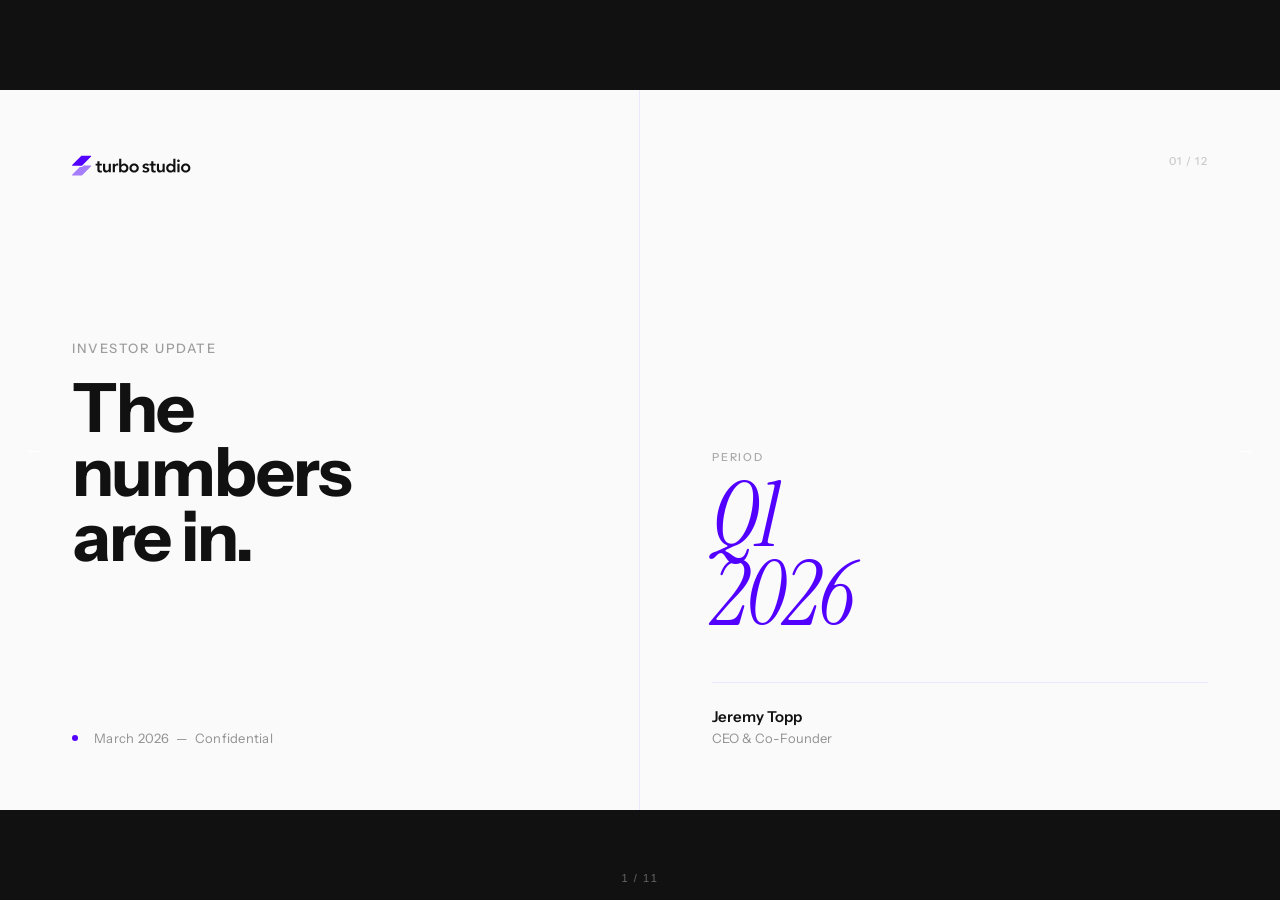
==== commit 47811089: "Add all slide HTML files + iframe-based index" ====
--- a/index.html
+++ b/index.html
@@ -4,9 +4,6 @@
   <meta charset="UTF-8" />
   <meta name="viewport" content="width=device-width, initial-scale=1.0" />
   <title>Turbo — Q1 2026 Investor Update</title>
-  <link rel="preconnect" href="https://fonts.googleapis.com" />
-  <link rel="preconnect" href="https://fonts.gstatic.com" crossorigin />
-  <link href="https://fonts.googleapis.com/css2?family=Instrument+Sans:ital,wght@0,400;0,500;0,600;0,700;1,400&family=Instrument+Serif:ital@0;1&display=swap" rel="stylesheet" />
   <style>
     * { margin: 0; padding: 0; box-sizing: border-box; }
     html, body {
@@ -18,18 +15,12 @@
       width: 100vw; height: 100vh;
       display: flex; align-items: center; justify-content: center;
     }
-    .slide-wrapper {
+    .slide-frame {
       width: 1280px; height: 720px;
+      border: none;
       transform-origin: center center;
-      position: relative;
+      display: block;
     }
-    .slide-section {
-      display: none;
-      width: 1280px; height: 720px;
-      overflow: hidden;
-      position: absolute; top: 0; left: 0;
-    }
-    .slide-section.active { display: block; }
     .nav-btn {
       position: fixed; top: 50%; transform: translateY(-50%);
       background: rgba(255,255,255,0.08); border: none; color: white;
@@ -41,2108 +32,15 @@
     .nav-next { right: 12px; }
     .slide-counter {
       position: fixed; bottom: 16px; left: 50%; transform: translateX(-50%);
-      font-family: 'Instrument Sans', sans-serif;
+      font-family: sans-serif;
       font-size: 11px; font-weight: 500; letter-spacing: 0.14em;
       color: rgba(255,255,255,0.35); z-index: 100;
     }
   </style>
-  <style>/* Slide 1 */
-
-    * { margin: 0; padding: 0; box-sizing: border-box; }
-
-    body {
-      width: 1280px;
-      height: 720px;
-      overflow: hidden;
-      background: #fafafa;
-      font-family: 'Instrument Sans', sans-serif;
-    }
-
-    .slide {
-      width: 1280px;
-      height: 720px;
-      background: #fafafa;
-      position: relative;
-      display: grid;
-      grid-template-columns: 1fr 1fr;
-    }
-
-    /* LEFT HALF */
-    .left {
-      padding: 64px 72px;
-      display: flex;
-      flex-direction: column;
-      justify-content: space-between;
-      border-right: 1px solid #ece9ff;
-    }
-
-    .wordmark {
-      font-family: 'Instrument Sans', sans-serif;
-      font-weight: 700;
-      font-size: 13px;
-      letter-spacing: 0.18em;
-      text-transform: uppercase;
-      color: #5200FF;
-    }
-
-    .hero-text {
-      flex: 1;
-      display: flex;
-      flex-direction: column;
-      justify-content: center;
-    }
-
-    .label {
-      font-family: 'Instrument Sans', sans-serif;
-      font-weight: 500;
-      font-size: 13px;
-      letter-spacing: 0.12em;
-      text-transform: uppercase;
-      color: rgba(17, 17, 17, 0.4);
-      margin-bottom: 20px;
-    }
-
-    .title {
-      font-family: 'Instrument Sans', sans-serif;
-      font-weight: 700;
-      font-size: 68px;
-      line-height: 0.95;
-      color: #111;
-      letter-spacing: -0.03em;
-    }
-
-    .meta-row {
-      display: flex;
-      align-items: center;
-      gap: 16px;
-    }
-
-    .meta-dot {
-      width: 6px;
-      height: 6px;
-      border-radius: 50%;
-      background: #5200FF;
-      flex-shrink: 0;
-    }
-
-    .meta-text {
-      font-family: 'Instrument Sans', sans-serif;
-      font-weight: 400;
-      font-size: 13px;
-      color: rgba(17, 17, 17, 0.45);
-      letter-spacing: 0.02em;
-    }
-
-    /* RIGHT HALF */
-    .right {
-      padding: 64px 72px;
-      display: flex;
-      flex-direction: column;
-      justify-content: flex-end;
-      background: #fafafa;
-    }
-
-    .quarter-block {
-      margin-bottom: 48px;
-    }
-
-    .quarter-label {
-      font-family: 'Instrument Sans', sans-serif;
-      font-weight: 500;
-      font-size: 11px;
-      letter-spacing: 0.16em;
-      text-transform: uppercase;
-      color: rgba(17, 17, 17, 0.35);
-      margin-bottom: 12px;
-    }
-
-    .quarter {
-      font-family: 'Instrument Serif', serif;
-      font-style: italic;
-      font-size: 88px;
-      line-height: 0.9;
-      color: #5200FF;
-      letter-spacing: -0.02em;
-    }
-
-    .author-block {
-      border-top: 1px solid #ece9ff;
-      padding-top: 24px;
-    }
-
-    .author-name {
-      font-family: 'Instrument Sans', sans-serif;
-      font-weight: 600;
-      font-size: 15px;
-      color: #111;
-      margin-bottom: 4px;
-    }
-
-    .author-role {
-      font-family: 'Instrument Sans', sans-serif;
-      font-weight: 400;
-      font-size: 13px;
-      color: rgba(17, 17, 17, 0.45);
-    }
-
-    /* Slide number */
-    .slide-num {
-      position: absolute;
-      top: 64px;
-      right: 72px;
-      font-family: 'Instrument Sans', sans-serif;
-      font-size: 11px;
-      font-weight: 500;
-      color: rgba(17, 17, 17, 0.2);
-      letter-spacing: 0.12em;
-    }
-  
-  </style>
-  <style>/* Slide 2 */
-
-    * { margin: 0; padding: 0; box-sizing: border-box; }
-    body {
-      width: 1280px;
-      height: 720px;
-      overflow: hidden;
-      background: #fafafa;
-      font-family: 'Instrument Sans', sans-serif;
-    }
-    .slide {
-      width: 1280px;
-      height: 720px;
-      background: #fafafa;
-      position: relative;
-      padding: 64px 80px;
-      display: flex;
-      flex-direction: column;
-    }
-    .slide-header {
-      display: flex;
-      align-items: center;
-      justify-content: space-between;
-      margin-bottom: 52px;
-    }
-    .section-label {
-      font-size: 11px;
-      font-weight: 500;
-      letter-spacing: 0.16em;
-      text-transform: uppercase;
-      color: rgba(17,17,17,0.35);
-    }
-    .slide-num {
-      font-size: 11px;
-      font-weight: 500;
-      color: rgba(17,17,17,0.2);
-      letter-spacing: 0.12em;
-    }
-    .headline {
-      font-size: 48px;
-      font-weight: 700;
-      color: #111;
-      letter-spacing: -0.025em;
-      line-height: 1;
-      margin-bottom: 52px;
-    }
-    .headline span {
-      color: #5200FF;
-    }
-    .kpi-grid {
-      display: grid;
-      grid-template-columns: repeat(4, 1fr);
-      gap: 2px;
-      flex: 1;
-    }
-    .kpi-card {
-      background: #fff;
-      border: 1px solid #ece9ff;
-      padding: 32px 28px;
-      display: flex;
-      flex-direction: column;
-      justify-content: space-between;
-    }
-    .kpi-card:first-child {
-      border-left: 3px solid #5200FF;
-    }
-    .kpi-label {
-      font-size: 11px;
-      font-weight: 500;
-      letter-spacing: 0.14em;
-      text-transform: uppercase;
-      color: rgba(17,17,17,0.4);
-      margin-bottom: 20px;
-    }
-    .kpi-value {
-      font-family: 'Instrument Serif', serif;
-      font-style: italic;
-      font-size: 52px;
-      line-height: 0.9;
-      color: #111;
-      letter-spacing: -0.02em;
-    }
-    .kpi-delta {
-      margin-top: 12px;
-      font-size: 12px;
-      font-weight: 600;
-      color: #16a34a;
-      letter-spacing: 0.04em;
-    }
-    .kpi-delta.flat {
-      color: rgba(17,17,17,0.4);
-    }
-    .kpi-sub {
-      margin-top: 4px;
-      font-size: 11px;
-      color: rgba(17,17,17,0.4);
-    }
-  
-  </style>
-  <style>/* Slide 3 */
-
-    * { margin: 0; padding: 0; box-sizing: border-box; }
-    body {
-      width: 1280px;
-      height: 720px;
-      overflow: hidden;
-      background: #fafafa;
-      font-family: 'Instrument Sans', sans-serif;
-    }
-    .slide {
-      width: 1280px;
-      height: 720px;
-      position: relative;
-      display: grid;
-      grid-template-columns: 420px 1fr;
-    }
-    .left {
-      padding: 64px 56px;
-      display: flex;
-      flex-direction: column;
-      justify-content: space-between;
-      border-right: 1px solid #ece9ff;
-      background: #fafafa;
-    }
-    .section-label {
-      font-size: 11px;
-      font-weight: 500;
-      letter-spacing: 0.16em;
-      text-transform: uppercase;
-      color: rgba(17,17,17,0.35);
-    }
-    .big-stat {
-      flex: 1;
-      display: flex;
-      flex-direction: column;
-      justify-content: center;
-    }
-    .stat-label {
-      font-size: 12px;
-      font-weight: 500;
-      letter-spacing: 0.12em;
-      text-transform: uppercase;
-      color: rgba(17,17,17,0.4);
-      margin-bottom: 16px;
-    }
-    .stat-value {
-      font-family: 'Instrument Serif', serif;
-      font-style: italic;
-      font-size: 96px;
-      line-height: 0.85;
-      color: #5200FF;
-      letter-spacing: -0.02em;
-    }
-    .stat-desc {
-      margin-top: 20px;
-      font-size: 15px;
-      color: rgba(17,17,17,0.55);
-      line-height: 1.5;
-      max-width: 260px;
-    }
-    .slide-num {
-      font-size: 11px;
-      font-weight: 500;
-      color: rgba(17,17,17,0.2);
-      letter-spacing: 0.12em;
-    }
-    .right {
-      padding: 64px 60px;
-      display: flex;
-      flex-direction: column;
-    }
-    .chart-title {
-      font-size: 13px;
-      font-weight: 600;
-      color: #111;
-      letter-spacing: -0.01em;
-      margin-bottom: 40px;
-    }
-    .chart-area {
-      flex: 1;
-      display: flex;
-      align-items: flex-end;
-      gap: 18px;
-    }
-    .bar-group {
-      flex: 1;
-      display: flex;
-      flex-direction: column;
-      align-items: center;
-      gap: 8px;
-      height: 100%;
-      justify-content: flex-end;
-    }
-    .bar-wrap {
-      width: 100%;
-      display: flex;
-      align-items: flex-end;
-      justify-content: center;
-      height: 340px;
-    }
-    .bar {
-      width: 48px;
-      border-radius: 4px 4px 0 0;
-      position: relative;
-    }
-    .bar.past {
-      background: #ece9ff;
-    }
-    .bar.current {
-      background: #5200FF;
-    }
-    .bar-val {
-      position: absolute;
-      top: -24px;
-      left: 50%;
-      transform: translateX(-50%);
-      font-size: 11px;
-      font-weight: 600;
-      color: #111;
-      white-space: nowrap;
-    }
-    .bar-qtr {
-      font-size: 11px;
-      font-weight: 500;
-      color: rgba(17,17,17,0.4);
-      letter-spacing: 0.08em;
-    }
-    .bar.current + .bar-val,
-    .bar-group:last-child .bar-val {
-      color: #5200FF;
-    }
-    .target-line {
-      margin-top: 24px;
-      padding-top: 16px;
-      border-top: 1px solid #ece9ff;
-      font-size: 12px;
-      color: rgba(17,17,17,0.4);
-    }
-    .target-line strong {
-      color: #111;
-    }
-  
-  </style>
-  <style>/* Slide 4 */
-
-    * { margin: 0; padding: 0; box-sizing: border-box; }
-    body {
-      width: 1280px;
-      height: 720px;
-      overflow: hidden;
-      background: #fafafa;
-      font-family: 'Instrument Sans', sans-serif;
-    }
-    .slide {
-      width: 1280px;
-      height: 720px;
-      padding: 64px 80px;
-      display: flex;
-      flex-direction: column;
-    }
-    .slide-header {
-      display: flex;
-      align-items: center;
-      justify-content: space-between;
-      margin-bottom: 48px;
-    }
-    .section-label {
-      font-size: 11px;
-      font-weight: 500;
-      letter-spacing: 0.16em;
-      text-transform: uppercase;
-      color: rgba(17,17,17,0.35);
-    }
-    .slide-num {
-      font-size: 11px;
-      font-weight: 500;
-      color: rgba(17,17,17,0.2);
-      letter-spacing: 0.12em;
-    }
-    .headline {
-      font-size: 40px;
-      font-weight: 700;
-      color: #111;
-      letter-spacing: -0.025em;
-      line-height: 1.1;
-      margin-bottom: 48px;
-    }
-    .content-grid {
-      display: grid;
-      grid-template-columns: 1fr 1fr;
-      gap: 24px;
-      flex: 1;
-    }
-    .panel {
-      background: #fff;
-      border: 1px solid #ece9ff;
-      padding: 32px 36px;
-      display: flex;
-      flex-direction: column;
-    }
-    .panel-title {
-      font-size: 11px;
-      font-weight: 500;
-      letter-spacing: 0.14em;
-      text-transform: uppercase;
-      color: rgba(17,17,17,0.4);
-      margin-bottom: 24px;
-    }
-    .funnel-row {
-      display: flex;
-      align-items: center;
-      justify-content: space-between;
-      padding: 14px 0;
-      border-bottom: 1px solid #f4f2ff;
-    }
-    .funnel-row:last-child { border-bottom: none; }
-    .funnel-label {
-      font-size: 13px;
-      color: rgba(17,17,17,0.6);
-    }
-    .funnel-count {
-      font-family: 'Instrument Serif', serif;
-      font-style: italic;
-      font-size: 28px;
-      color: #111;
-    }
-    .funnel-bar-wrap {
-      flex: 1;
-      margin: 0 20px;
-      height: 6px;
-      background: #f0eeff;
-      border-radius: 3px;
-    }
-    .funnel-bar {
-      height: 6px;
-      border-radius: 3px;
-      background: #5200FF;
-    }
-    .segment-list {
-      flex: 1;
-    }
-    .segment-row {
-      display: flex;
-      align-items: center;
-      justify-content: space-between;
-      padding: 12px 0;
-      border-bottom: 1px solid #f4f2ff;
-    }
-    .segment-row:last-child { border-bottom: none; }
-    .seg-dot {
-      width: 8px;
-      height: 8px;
-      border-radius: 50%;
-      flex-shrink: 0;
-      margin-right: 12px;
-    }
-    .seg-name {
-      font-size: 13px;
-      color: rgba(17,17,17,0.7);
-      flex: 1;
-    }
-    .seg-pct {
-      font-size: 13px;
-      font-weight: 600;
-      color: #111;
-    }
-    .seg-count {
-      font-size: 12px;
-      color: rgba(17,17,17,0.4);
-      margin-left: 16px;
-      min-width: 40px;
-      text-align: right;
-    }
-  
-  </style>
-  <style>/* Slide 5 */
-
-    * { margin: 0; padding: 0; box-sizing: border-box; }
-    body {
-      width: 1280px;
-      height: 720px;
-      overflow: hidden;
-      background: #fafafa;
-      font-family: 'Instrument Sans', sans-serif;
-    }
-    .slide {
-      width: 1280px;
-      height: 720px;
-      display: grid;
-      grid-template-columns: 1fr 1fr;
-    }
-    .col {
-      padding: 64px 60px;
-      display: flex;
-      flex-direction: column;
-    }
-    .col:first-child {
-      border-right: 1px solid #ece9ff;
-    }
-    .col-header {
-      display: flex;
-      align-items: flex-start;
-      justify-content: space-between;
-      margin-bottom: 40px;
-    }
-    .section-label {
-      font-size: 11px;
-      font-weight: 500;
-      letter-spacing: 0.16em;
-      text-transform: uppercase;
-      color: rgba(17,17,17,0.35);
-    }
-    .slide-num {
-      font-size: 11px;
-      font-weight: 500;
-      color: rgba(17,17,17,0.2);
-      letter-spacing: 0.12em;
-    }
-    .col-title {
-      font-size: 32px;
-      font-weight: 700;
-      color: #111;
-      letter-spacing: -0.025em;
-      line-height: 1.1;
-      margin-bottom: 36px;
-    }
-    .shipped-list {
-      flex: 1;
-      display: flex;
-      flex-direction: column;
-      gap: 4px;
-    }
-    .shipped-item {
-      display: flex;
-      align-items: flex-start;
-      gap: 14px;
-      padding: 14px 0;
-      border-bottom: 1px solid #f0eeff;
-    }
-    .shipped-item:last-child { border-bottom: none; }
-    .chip {
-      font-size: 10px;
-      font-weight: 600;
-      letter-spacing: 0.1em;
-      text-transform: uppercase;
-      padding: 3px 8px;
-      border-radius: 3px;
-      white-space: nowrap;
-      flex-shrink: 0;
-    }
-    .chip.shipped {
-      background: #5200FF;
-      color: #fff;
-    }
-    .chip.beta {
-      background: #ece9ff;
-      color: #5200FF;
-    }
-    .chip.planned {
-      background: #f4f4f4;
-      color: rgba(17,17,17,0.45);
-    }
-    .item-text {
-      font-size: 13px;
-      color: rgba(17,17,17,0.7);
-      line-height: 1.4;
-    }
-    .item-text strong {
-      color: #111;
-      font-weight: 600;
-    }
-    .metric-grid {
-      display: grid;
-      grid-template-columns: 1fr 1fr;
-      gap: 16px;
-      flex: 1;
-    }
-    .metric-box {
-      background: #fff;
-      border: 1px solid #ece9ff;
-      padding: 24px 20px;
-    }
-    .metric-label {
-      font-size: 11px;
-      font-weight: 500;
-      text-transform: uppercase;
-      letter-spacing: 0.12em;
-      color: rgba(17,17,17,0.4);
-      margin-bottom: 12px;
-    }
-    .metric-value {
-      font-family: 'Instrument Serif', serif;
-      font-style: italic;
-      font-size: 40px;
-      color: #111;
-      line-height: 0.9;
-    }
-    .metric-sub {
-      margin-top: 8px;
-      font-size: 12px;
-      color: rgba(17,17,17,0.45);
-    }
-  
-  </style>
-  <style>/* Slide 6 */
-
-    * { margin: 0; padding: 0; box-sizing: border-box; }
-    body {
-      width: 1280px;
-      height: 720px;
-      overflow: hidden;
-      background: #fafafa;
-      font-family: 'Instrument Sans', sans-serif;
-    }
-    .slide {
-      width: 1280px;
-      height: 720px;
-      padding: 64px 80px;
-      display: flex;
-      flex-direction: column;
-    }
-    .slide-header {
-      display: flex;
-      align-items: center;
-      justify-content: space-between;
-      margin-bottom: 48px;
-    }
-    .section-label {
-      font-size: 11px;
-      font-weight: 500;
-      letter-spacing: 0.16em;
-      text-transform: uppercase;
-      color: rgba(17,17,17,0.35);
-    }
-    .slide-num {
-      font-size: 11px;
-      font-weight: 500;
-      color: rgba(17,17,17,0.2);
-      letter-spacing: 0.12em;
-    }
-    .headline {
-      font-size: 40px;
-      font-weight: 700;
-      color: #111;
-      letter-spacing: -0.025em;
-      line-height: 1.1;
-      margin-bottom: 48px;
-    }
-    .team-grid {
-      display: grid;
-      grid-template-columns: repeat(3, 1fr);
-      gap: 20px;
-      flex: 1;
-    }
-    .team-card {
-      background: #fff;
-      border: 1px solid #ece9ff;
-      padding: 28px 28px 24px;
-      display: flex;
-      flex-direction: column;
-    }
-    .card-dept {
-      font-size: 10px;
-      font-weight: 600;
-      letter-spacing: 0.14em;
-      text-transform: uppercase;
-      color: #5200FF;
-      margin-bottom: 20px;
-    }
-    .card-headcount {
-      font-family: 'Instrument Serif', serif;
-      font-style: italic;
-      font-size: 56px;
-      color: #111;
-      line-height: 0.85;
-      margin-bottom: 4px;
-    }
-    .card-label {
-      font-size: 13px;
-      color: rgba(17,17,17,0.5);
-      margin-bottom: 20px;
-    }
-    .card-divider {
-      height: 1px;
-      background: #f0eeff;
-      margin-bottom: 16px;
-    }
-    .card-notes {
-      font-size: 12px;
-      color: rgba(17,17,17,0.55);
-      line-height: 1.5;
-      flex: 1;
-    }
-    .card-notes strong {
-      color: #111;
-      font-weight: 600;
-    }
-    .bottom-row {
-      display: flex;
-      gap: 32px;
-      margin-top: 28px;
-      padding-top: 20px;
-      border-top: 1px solid #ece9ff;
-    }
-    .bottom-stat {
-      display: flex;
-      flex-direction: column;
-    }
-    .bottom-stat-val {
-      font-size: 22px;
-      font-weight: 700;
-      color: #111;
-      letter-spacing: -0.02em;
-    }
-    .bottom-stat-label {
-      font-size: 12px;
-      color: rgba(17,17,17,0.4);
-      margin-top: 2px;
-    }
-  
-  </style>
-  <style>/* Slide 7 */
-
-    * { margin: 0; padding: 0; box-sizing: border-box; }
-    body {
-      width: 1280px;
-      height: 720px;
-      overflow: hidden;
-      background: #fafafa;
-      font-family: 'Instrument Sans', sans-serif;
-    }
-    .slide {
-      width: 1280px;
-      height: 720px;
-      display: grid;
-      grid-template-columns: 480px 1fr;
-    }
-    .left {
-      padding: 64px 60px;
-      display: flex;
-      flex-direction: column;
-      justify-content: space-between;
-      border-right: 1px solid #ece9ff;
-      background: #5200FF;
-    }
-    .section-label {
-      font-size: 11px;
-      font-weight: 500;
-      letter-spacing: 0.16em;
-      text-transform: uppercase;
-      color: rgba(255,255,255,0.5);
-    }
-    .big-num {
-      flex: 1;
-      display: flex;
-      flex-direction: column;
-      justify-content: center;
-    }
-    .big-label {
-      font-size: 12px;
-      font-weight: 500;
-      letter-spacing: 0.12em;
-      text-transform: uppercase;
-      color: rgba(255,255,255,0.55);
-      margin-bottom: 12px;
-    }
-    .big-val {
-      font-family: 'Instrument Serif', serif;
-      font-style: italic;
-      font-size: 100px;
-      line-height: 0.85;
-      color: #fff;
-      letter-spacing: -0.02em;
-    }
-    .big-desc {
-      margin-top: 20px;
-      font-size: 15px;
-      color: rgba(255,255,255,0.65);
-      line-height: 1.5;
-    }
-    .slide-num {
-      font-size: 11px;
-      font-weight: 500;
-      color: rgba(255,255,255,0.3);
-      letter-spacing: 0.12em;
-    }
-    .right {
-      padding: 64px 60px;
-      display: flex;
-      flex-direction: column;
-    }
-    .right-title {
-      font-size: 14px;
-      font-weight: 600;
-      color: #111;
-      letter-spacing: -0.01em;
-      margin-bottom: 36px;
-    }
-    .econ-row {
-      display: flex;
-      align-items: center;
-      justify-content: space-between;
-      padding: 18px 0;
-      border-bottom: 1px solid #f0eeff;
-    }
-    .econ-row:last-child { border-bottom: none; }
-    .econ-label {
-      font-size: 13px;
-      color: rgba(17,17,17,0.6);
-      flex: 1;
-    }
-    .econ-val {
-      font-size: 22px;
-      font-weight: 700;
-      color: #111;
-      letter-spacing: -0.02em;
-    }
-    .econ-delta {
-      font-size: 12px;
-      font-weight: 500;
-      color: #16a34a;
-      margin-left: 12px;
-    }
-    .econ-delta.neutral { color: rgba(17,17,17,0.4); }
-    .payback-bar {
-      margin-top: 32px;
-      padding: 20px 24px;
-      background: #f8f7ff;
-      border: 1px solid #ece9ff;
-      border-radius: 2px;
-    }
-    .payback-title {
-      font-size: 11px;
-      font-weight: 500;
-      letter-spacing: 0.12em;
-      text-transform: uppercase;
-      color: rgba(17,17,17,0.4);
-      margin-bottom: 12px;
-    }
-    .payback-track {
-      height: 8px;
-      background: #ece9ff;
-      border-radius: 4px;
-      position: relative;
-    }
-    .payback-fill {
-      position: absolute;
-      left: 0;
-      top: 0;
-      height: 8px;
-      border-radius: 4px;
-      background: #5200FF;
-    }
-    .payback-labels {
-      display: flex;
-      justify-content: space-between;
-      margin-top: 8px;
-    }
-    .payback-labels span {
-      font-size: 11px;
-      color: rgba(17,17,17,0.4);
-    }
-    .payback-labels strong {
-      font-size: 11px;
-      font-weight: 600;
-      color: #5200FF;
-    }
-  
-  </style>
-  <style>/* Slide 8 */
-
-    * { margin: 0; padding: 0; box-sizing: border-box; }
-    body {
-      width: 1280px;
-      height: 720px;
-      overflow: hidden;
-      background: #fafafa;
-      font-family: 'Instrument Sans', sans-serif;
-    }
-    .slide {
-      width: 1280px;
-      height: 720px;
-      padding: 64px 80px;
-      display: flex;
-      flex-direction: column;
-    }
-    .slide-header {
-      display: flex;
-      align-items: center;
-      justify-content: space-between;
-      margin-bottom: 48px;
-    }
-    .section-label {
-      font-size: 11px;
-      font-weight: 500;
-      letter-spacing: 0.16em;
-      text-transform: uppercase;
-      color: rgba(17,17,17,0.35);
-    }
-    .slide-num {
-      font-size: 11px;
-      font-weight: 500;
-      color: rgba(17,17,17,0.2);
-      letter-spacing: 0.12em;
-    }
-    .headline {
-      font-size: 40px;
-      font-weight: 700;
-      color: #111;
-      letter-spacing: -0.025em;
-      line-height: 1.1;
-      margin-bottom: 40px;
-    }
-    .fin-table {
-      width: 100%;
-      border-collapse: collapse;
-      flex: 1;
-    }
-    .fin-table th {
-      font-size: 11px;
-      font-weight: 500;
-      letter-spacing: 0.12em;
-      text-transform: uppercase;
-      color: rgba(17,17,17,0.4);
-      text-align: right;
-      padding: 0 0 16px;
-      border-bottom: 1px solid #ece9ff;
-    }
-    .fin-table th:first-child { text-align: left; }
-    .fin-table td {
-      font-size: 14px;
-      color: rgba(17,17,17,0.7);
-      text-align: right;
-      padding: 14px 0;
-      border-bottom: 1px solid #f8f7ff;
-    }
-    .fin-table td:first-child {
-      text-align: left;
-      color: rgba(17,17,17,0.6);
-    }
-    .fin-table tr.total td {
-      font-weight: 700;
-      color: #111;
-      border-top: 1px solid #ece9ff;
-      border-bottom: 2px solid #ece9ff;
-      padding-top: 16px;
-    }
-    .fin-table tr.positive td:last-child { color: #16a34a; font-weight: 600; }
-    .fin-table tr.highlight td {
-      background: #f8f7ff;
-      color: #5200FF;
-      font-weight: 700;
-    }
-    .fin-table tr.highlight td:first-child { color: #5200FF; padding-left: 12px; }
-    .note {
-      margin-top: 20px;
-      font-size: 11px;
-      color: rgba(17,17,17,0.35);
-    }
-  
-  </style>
-  <style>/* Slide 9 */
-
-    * { margin: 0; padding: 0; box-sizing: border-box; }
-    body {
-      width: 1280px;
-      height: 720px;
-      overflow: hidden;
-      background: #fafafa;
-      font-family: 'Instrument Sans', sans-serif;
-    }
-    .slide {
-      width: 1280px;
-      height: 720px;
-      display: grid;
-      grid-template-columns: 1fr 1fr;
-    }
-    .left {
-      padding: 64px 60px;
-      display: flex;
-      flex-direction: column;
-      border-right: 1px solid #ece9ff;
-    }
-    .right {
-      padding: 64px 60px;
-      display: flex;
-      flex-direction: column;
-    }
-    .col-label {
-      font-size: 11px;
-      font-weight: 500;
-      letter-spacing: 0.16em;
-      text-transform: uppercase;
-      color: rgba(17,17,17,0.35);
-      margin-bottom: 36px;
-    }
-    .col-title {
-      font-size: 30px;
-      font-weight: 700;
-      color: #111;
-      letter-spacing: -0.025em;
-      line-height: 1.15;
-      margin-bottom: 40px;
-    }
-    .bet-list {
-      flex: 1;
-      display: flex;
-      flex-direction: column;
-      gap: 0;
-    }
-    .bet-item {
-      display: flex;
-      gap: 20px;
-      padding: 20px 0;
-      border-bottom: 1px solid #f0eeff;
-    }
-    .bet-item:last-child { border-bottom: none; }
-    .bet-num {
-      font-family: 'Instrument Serif', serif;
-      font-style: italic;
-      font-size: 28px;
-      color: #5200FF;
-      line-height: 1;
-      min-width: 28px;
-    }
-    .bet-content {}
-    .bet-title {
-      font-size: 14px;
-      font-weight: 600;
-      color: #111;
-      margin-bottom: 6px;
-      letter-spacing: -0.01em;
-    }
-    .bet-desc {
-      font-size: 12px;
-      color: rgba(17,17,17,0.55);
-      line-height: 1.5;
-    }
-    .risk-list {
-      flex: 1;
-      display: flex;
-      flex-direction: column;
-      gap: 0;
-    }
-    .risk-item {
-      padding: 16px 0;
-      border-bottom: 1px solid #f0eeff;
-    }
-    .risk-item:last-child { border-bottom: none; }
-    .risk-header {
-      display: flex;
-      align-items: center;
-      gap: 10px;
-      margin-bottom: 6px;
-    }
-    .risk-badge {
-      font-size: 10px;
-      font-weight: 600;
-      letter-spacing: 0.1em;
-      text-transform: uppercase;
-      padding: 2px 7px;
-      border-radius: 2px;
-    }
-    .risk-badge.high { background: #fee2e2; color: #dc2626; }
-    .risk-badge.med { background: #fef3c7; color: #d97706; }
-    .risk-badge.low { background: #dcfce7; color: #16a34a; }
-    .risk-title {
-      font-size: 13px;
-      font-weight: 600;
-      color: #111;
-    }
-    .risk-desc {
-      font-size: 12px;
-      color: rgba(17,17,17,0.5);
-      line-height: 1.5;
-    }
-    .slide-num {
-      font-size: 11px;
-      font-weight: 500;
-      color: rgba(17,17,17,0.2);
-      letter-spacing: 0.12em;
-      align-self: flex-end;
-    }
-  
-  </style>
-  <style>/* Slide 10 */
-
-    * { margin: 0; padding: 0; box-sizing: border-box; }
-    body {
-      width: 1280px;
-      height: 720px;
-      overflow: hidden;
-      background: #fafafa;
-      font-family: 'Instrument Sans', sans-serif;
-    }
-    .slide {
-      width: 1280px;
-      height: 720px;
-      padding: 64px 80px;
-      display: flex;
-      flex-direction: column;
-    }
-    .slide-header {
-      display: flex;
-      align-items: center;
-      justify-content: space-between;
-      margin-bottom: 48px;
-    }
-    .section-label {
-      font-size: 11px;
-      font-weight: 500;
-      letter-spacing: 0.16em;
-      text-transform: uppercase;
-      color: rgba(17,17,17,0.35);
-    }
-    .slide-num {
-      font-size: 11px;
-      font-weight: 500;
-      color: rgba(17,17,17,0.2);
-      letter-spacing: 0.12em;
-    }
-    .headline {
-      font-size: 40px;
-      font-weight: 700;
-      color: #111;
-      letter-spacing: -0.025em;
-      line-height: 1.1;
-      margin-bottom: 48px;
-    }
-    .headline span { color: #5200FF; }
-    .timeline {
-      flex: 1;
-      display: grid;
-      grid-template-columns: repeat(3, 1fr);
-      gap: 2px;
-    }
-    .month-col {
-      background: #fff;
-      border: 1px solid #ece9ff;
-      padding: 28px 24px;
-      display: flex;
-      flex-direction: column;
-    }
-    .month-col:first-child { border-left: 3px solid #5200FF; }
-    .month-tag {
-      font-size: 10px;
-      font-weight: 600;
-      letter-spacing: 0.14em;
-      text-transform: uppercase;
-      color: #5200FF;
-      margin-bottom: 20px;
-    }
-    .month-items {
-      flex: 1;
-      display: flex;
-      flex-direction: column;
-      gap: 12px;
-    }
-    .month-item {
-      display: flex;
-      gap: 10px;
-      align-items: flex-start;
-    }
-    .item-dot {
-      width: 6px;
-      height: 6px;
-      border-radius: 50%;
-      background: #5200FF;
-      flex-shrink: 0;
-      margin-top: 5px;
-    }
-    .item-dot.dim { background: #d4d0f5; }
-    .item-text {
-      font-size: 13px;
-      color: rgba(17,17,17,0.7);
-      line-height: 1.4;
-    }
-    .item-text strong {
-      color: #111;
-      font-weight: 600;
-    }
-    .okr-row {
-      display: grid;
-      grid-template-columns: repeat(3, 1fr);
-      gap: 20px;
-      margin-top: 24px;
-    }
-    .okr-box {
-      background: #f8f7ff;
-      border: 1px solid #ece9ff;
-      padding: 16px 20px;
-    }
-    .okr-label {
-      font-size: 10px;
-      font-weight: 500;
-      letter-spacing: 0.12em;
-      text-transform: uppercase;
-      color: rgba(17,17,17,0.4);
-      margin-bottom: 6px;
-    }
-    .okr-target {
-      font-size: 16px;
-      font-weight: 700;
-      color: #111;
-      letter-spacing: -0.02em;
-    }
-  
-  </style>
-  <style>/* Slide 11 */
-
-    * { margin: 0; padding: 0; box-sizing: border-box; }
-    body {
-      width: 1280px;
-      height: 720px;
-      overflow: hidden;
-      background: #fafafa;
-      font-family: 'Instrument Sans', sans-serif;
-    }
-    .slide {
-      width: 1280px;
-      height: 720px;
-      display: grid;
-      grid-template-columns: 1fr 1fr;
-    }
-    .left {
-      background: #111;
-      padding: 64px 60px;
-      display: flex;
-      flex-direction: column;
-      justify-content: space-between;
-    }
-    .section-label {
-      font-size: 11px;
-      font-weight: 500;
-      letter-spacing: 0.16em;
-      text-transform: uppercase;
-      color: rgba(255,255,255,0.35);
-    }
-    .ask-block {
-      flex: 1;
-      display: flex;
-      flex-direction: column;
-      justify-content: center;
-    }
-    .ask-label {
-      font-size: 12px;
-      font-weight: 500;
-      letter-spacing: 0.12em;
-      text-transform: uppercase;
-      color: rgba(255,255,255,0.4);
-      margin-bottom: 16px;
-    }
-    .ask-amount {
-      font-family: 'Instrument Serif', serif;
-      font-style: italic;
-      font-size: 96px;
-      line-height: 0.85;
-      color: #fff;
-      letter-spacing: -0.02em;
-    }
-    .ask-type {
-      font-size: 18px;
-      font-weight: 500;
-      color: rgba(255,255,255,0.55);
-      margin-top: 16px;
-    }
-    .ask-desc {
-      margin-top: 24px;
-      font-size: 14px;
-      color: rgba(255,255,255,0.45);
-      line-height: 1.6;
-      max-width: 320px;
-    }
-    .slide-num {
-      font-size: 11px;
-      font-weight: 500;
-      color: rgba(255,255,255,0.2);
-      letter-spacing: 0.12em;
-    }
-    .right {
-      padding: 64px 60px;
-      display: flex;
-      flex-direction: column;
-    }
-    .right-title {
-      font-size: 14px;
-      font-weight: 600;
-      color: #111;
-      letter-spacing: -0.01em;
-      margin-bottom: 36px;
-    }
-    .use-list {
-      flex: 1;
-      display: flex;
-      flex-direction: column;
-    }
-    .use-item {
-      display: flex;
-      gap: 20px;
-      align-items: center;
-      padding: 18px 0;
-      border-bottom: 1px solid #f0eeff;
-    }
-    .use-item:last-child { border-bottom: none; }
-    .use-pct {
-      font-family: 'Instrument Serif', serif;
-      font-style: italic;
-      font-size: 36px;
-      color: #5200FF;
-      min-width: 72px;
-    }
-    .use-bar-wrap {
-      flex: 1;
-      height: 6px;
-      background: #f0eeff;
-      border-radius: 3px;
-    }
-    .use-bar {
-      height: 6px;
-      border-radius: 3px;
-      background: #5200FF;
-    }
-    .use-text {
-      min-width: 160px;
-      text-align: right;
-    }
-    .use-title {
-      font-size: 13px;
-      font-weight: 600;
-      color: #111;
-    }
-    .use-sub {
-      font-size: 11px;
-      color: rgba(17,17,17,0.45);
-    }
-    .terms-row {
-      margin-top: 28px;
-      padding: 16px 20px;
-      background: #f8f7ff;
-      border: 1px solid #ece9ff;
-      display: flex;
-      gap: 32px;
-    }
-    .term {
-      display: flex;
-      flex-direction: column;
-    }
-    .term-label {
-      font-size: 10px;
-      font-weight: 500;
-      letter-spacing: 0.12em;
-      text-transform: uppercase;
-      color: rgba(17,17,17,0.4);
-      margin-bottom: 4px;
-    }
-    .term-val {
-      font-size: 14px;
-      font-weight: 700;
-      color: #111;
-    }
-  
-  </style>
 </head>
 <body>
   <div class="deck-container">
-    <div class="slide-wrapper" id="slideWrapper">
-      <section class="slide-section active" id="slide-1">
-        <div class="slide">
-    <!-- LEFT -->
-    <div class="left">
-      <!-- Turbo logo mark + wordmark, recolored for light bg -->
-      <svg width="120" height="25" viewBox="0 0 165 34" fill="none" xmlns="http://www.w3.org/2000/svg">
-        <path d="M32.458 15.7098V13.2029H34.8912V9.78669H37.8404V13.2029H41.0846V15.7098H37.8404V20.871C37.8404 21.4609 37.9469 21.9278 38.1599 22.2719C38.3893 22.616 38.8317 22.788 39.4871 22.788C39.7493 22.788 40.036 22.7635 40.3473 22.7143C40.6586 22.6488 40.9044 22.5505 41.0846 22.4194V24.9017C40.7733 25.0492 40.3883 25.1475 39.9295 25.1966C39.4871 25.2622 39.0939 25.2949 38.7498 25.2949C37.9633 25.2949 37.3161 25.2048 36.8082 25.0246C36.3166 24.8607 35.9234 24.6068 35.6285 24.2627C35.3499 23.9022 35.1533 23.4598 35.0386 22.9355C34.9403 22.4112 34.8912 21.805 34.8912 21.1168V15.7098H32.458ZM53.4143 25H50.6125V23.1076H50.5634C50.2848 23.6974 49.8588 24.2135 49.2854 24.6559C48.7119 25.0819 47.9336 25.2949 46.9505 25.2949C46.164 25.2949 45.4923 25.172 44.9352 24.9263C44.3945 24.6641 43.9521 24.32 43.608 23.894C43.2639 23.4516 43.0182 22.9519 42.8707 22.3948C42.7232 21.8377 42.6495 21.2561 42.6495 20.6498V13.2029H45.5988V19.1752C45.5988 19.5029 45.6152 19.8715 45.6479 20.2812C45.6807 20.6744 45.7626 21.0513 45.8937 21.4117C46.0412 21.7558 46.2542 22.0507 46.5327 22.2965C46.8276 22.5259 47.2373 22.6406 47.7616 22.6406C48.2531 22.6406 48.6627 22.5587 48.9904 22.3948C49.3345 22.231 49.6131 22.0098 49.8261 21.7312C50.0554 21.4527 50.2193 21.1332 50.3176 20.7727C50.4159 20.4122 50.4651 20.0354 50.4651 19.6422V13.2029H53.4143V25ZM56.0249 13.2029H58.9742V15.0708H59.0233C59.351 14.3826 59.818 13.8501 60.4242 13.4733C61.0305 13.0964 61.7268 12.908 62.5133 12.908C62.6935 12.908 62.8656 12.9244 63.0294 12.9572C63.2096 12.9899 63.3899 13.0309 63.5701 13.08V15.931C63.3243 15.8655 63.0786 15.8163 62.8328 15.7835C62.6034 15.7344 62.374 15.7098 62.1446 15.7098C61.4565 15.7098 60.8994 15.8409 60.4734 16.103C60.0638 16.3488 59.7443 16.6355 59.5149 16.9632C59.3019 17.2909 59.1544 17.6186 59.0725 17.9463C59.0069 18.274 58.9742 18.5198 58.9742 18.6836V25H56.0249V13.2029ZM64.8401 6.41961H67.7893V14.7021H67.8631C68.0105 14.5055 68.1989 14.3089 68.4283 14.1123C68.6577 13.8993 68.9363 13.7027 69.264 13.5224C69.5917 13.3422 69.9685 13.1947 70.3945 13.08C70.8205 12.9653 71.3121 12.908 71.8692 12.908C72.7048 12.908 73.4749 13.0718 74.1794 13.3995C74.884 13.7109 75.482 14.1451 75.9735 14.7021C76.4815 15.2592 76.8747 15.9146 77.1533 16.6683C77.4318 17.422 77.5711 18.2331 77.5711 19.1015C77.5711 19.9699 77.44 20.7809 77.1778 21.5346C76.9157 22.2883 76.5306 22.9437 76.0227 23.5008C75.5148 24.0579 74.9003 24.5003 74.1794 24.828C73.4585 25.1393 72.6474 25.2949 71.7463 25.2949C70.9106 25.2949 70.1324 25.1311 69.4114 24.8034C68.6905 24.4757 68.117 23.9514 67.691 23.2304H67.6419V25H64.8401V6.41961ZM74.6218 19.1015C74.6218 18.6427 74.5399 18.2003 74.376 17.7743C74.2286 17.3483 73.9992 16.9714 73.6879 16.6437C73.3929 16.316 73.0325 16.0539 72.6065 15.8573C72.1805 15.6606 71.6971 15.5623 71.1564 15.5623C70.6157 15.5623 70.1324 15.6606 69.7064 15.8573C69.2803 16.0539 68.9117 16.316 68.6004 16.6437C68.3055 16.9714 67.9122 17.3483 67.9122 17.7743C67.7648 18.2003 67.691 18.6427 67.691 19.1015C67.691 19.5602 67.7648 20.0026 67.9122 20.4286C68.0761 20.8546 68.3055 21.2315 68.6004 21.5592C68.9117 21.8869 69.2803 22.149 69.7064 22.3457C70.1324 22.5423 70.6157 22.6406 71.1564 22.6406C71.6971 22.6406 72.1805 22.5423 72.6065 22.3457C73.0325 22.149 73.3929 21.8869 73.6879 21.5592C73.9992 21.2315 74.2286 20.8546 74.376 20.4286C74.5399 20.0026 74.6218 19.5602 74.6218 19.1015ZM78.9937 19.1015C78.9937 18.1675 79.1575 17.3237 79.4852 16.57C79.8293 15.7999 80.2881 15.1445 80.8615 14.6038C81.435 14.0631 82.115 13.6453 82.9014 13.3504C83.6879 13.0555 84.5235 12.908 85.4083 12.908C86.2931 12.908 87.1287 13.0555 87.9152 13.3504C88.7017 13.6453 89.3816 14.0631 89.9551 14.6038C90.5286 15.1445 90.9792 15.7999 91.3069 16.57C91.6509 17.3237 91.823 18.1675 91.823 19.1015C91.823 20.0354 91.6509 20.8874 91.3069 21.6575C90.9792 22.4112 90.5286 23.0584 89.9551 23.5991C89.3816 24.1398 88.7017 24.5576 87.9152 24.8525C87.1287 25.1475 86.2931 25.2949 85.4083 25.2949C84.5235 25.2949 83.6879 25.1475 82.9014 24.8525C82.115 24.5576 81.435 24.1398 80.8615 23.5991C80.2881 23.0584 79.8293 22.4112 79.4852 21.6575C79.1575 20.8874 78.9937 20.0354 78.9937 19.1015ZM81.9429 19.1015C81.9429 19.5602 82.0167 20.0026 82.1641 20.4286C82.328 20.8546 82.5574 21.2315 82.8523 21.5592C83.1636 21.8869 83.5323 22.149 83.9583 22.3457C84.3843 22.5423 84.8676 22.6406 85.4083 22.6406C85.949 22.6406 86.4324 22.5423 86.8584 22.3457C87.2844 22.149 87.6449 21.8869 87.9398 21.5592C88.2511 21.2315 88.4805 20.8546 88.6279 20.4286C88.7918 20.0026 88.8737 19.5602 88.8737 19.1015C88.8737 18.6427 88.7918 18.2003 88.6279 17.7743C88.4805 17.3483 88.2511 16.9714 87.9398 16.6437C87.6449 16.316 87.2844 16.0539 86.8584 15.8573C86.4324 15.6606 85.949 15.5623 85.4083 15.5623C84.8676 15.5623 84.3843 15.6606 83.9583 15.8573C83.5323 16.0539 83.1636 16.316 82.8523 16.6437C82.5574 16.9714 82.328 17.3483 82.1641 17.7743C82.0167 18.2003 81.9429 18.6427 81.9429 19.1015ZM104.011 16.4717C103.438 15.6688 102.668 15.2674 101.701 15.2674C101.308 15.2674 100.923 15.3657 100.546 15.5623C100.169 15.759 99.9807 16.0785 99.9807 16.5209C99.9807 16.8813 100.136 17.1435 100.448 17.3073C100.759 17.4712 101.152 17.6104 101.627 17.7251C102.103 17.8398 102.61 17.9627 103.151 18.0938C103.708 18.2085 104.224 18.3969 104.7 18.6591C105.175 18.9048 105.568 19.2489 105.879 19.6913C106.191 20.1337 106.346 20.7399 106.346 21.51C106.346 22.2146 106.191 22.8126 105.879 23.3042C105.584 23.7793 105.191 24.1644 104.7 24.4593C104.224 24.7542 103.684 24.9672 103.077 25.0983C102.471 25.2294 101.865 25.2949 101.259 25.2949C100.341 25.2949 99.4973 25.1638 98.7273 24.9017C97.9572 24.6395 97.269 24.1644 96.6628 23.4762L98.6289 21.6329C99.0058 22.0589 99.4072 22.4112 99.8332 22.6897C100.276 22.9519 100.808 23.083 101.431 23.083C101.644 23.083 101.865 23.0584 102.094 23.0092C102.324 22.9601 102.537 22.8782 102.733 22.7635C102.93 22.6488 103.086 22.5095 103.2 22.3457C103.331 22.1654 103.397 21.9606 103.397 21.7312C103.397 21.3216 103.241 21.0185 102.93 20.8219C102.619 20.6253 102.225 20.4696 101.75 20.3549C101.275 20.2238 100.759 20.1091 100.202 20.0108C99.6612 19.8961 99.1533 19.7241 98.6781 19.4947C98.2029 19.2489 97.8097 18.913 97.4984 18.487C97.1871 18.061 97.0314 17.4712 97.0314 16.7175C97.0314 16.0621 97.1625 15.4968 97.4247 15.0216C97.7032 14.5301 98.0637 14.1287 98.5061 13.8174C98.9484 13.506 99.4564 13.2767 100.03 13.1292C100.603 12.9817 101.185 12.908 101.775 12.908C102.561 12.908 103.34 13.0473 104.11 13.3258C104.88 13.588 105.502 14.0467 105.978 14.7021L104.011 16.4717ZM106.526 15.7098V13.2029H108.96V9.78669H111.909V13.2029H115.153V15.7098H111.909V20.871C111.909 21.4609 112.015 21.9278 112.228 22.2719C112.458 22.616 112.9 22.788 113.556 22.788C113.818 22.788 114.104 22.7635 114.416 22.7143C114.727 22.6488 114.973 22.5505 115.153 22.4194V24.9017C114.842 25.0492 114.457 25.1475 113.998 25.1966C113.556 25.2622 113.162 25.2949 112.818 25.2949C112.032 25.2949 111.385 25.2048 110.877 25.0246C110.385 24.8607 109.992 24.6068 109.697 24.2627C109.418 23.9022 109.222 23.4598 109.107 22.9355C109.009 22.4112 108.96 21.805 108.96 21.1168V15.7098H106.526ZM127.483 25H124.681V23.1076H124.632C124.353 23.6974 123.927 24.2135 123.354 24.6559C122.78 25.0819 122.002 25.2949 121.019 25.2949C120.233 25.2949 119.561 25.172 119.004 24.9263C118.463 24.6641 118.021 24.32 117.676 23.894C117.332 23.4516 117.087 22.9519 116.939 22.3948C116.792 21.8377 116.718 21.2561 116.718 20.6498V13.2029H119.667V19.1752C119.667 19.5029 119.684 19.8715 119.716 20.2812C119.749 20.6744 119.831 21.0513 119.962 21.4117C120.11 21.7558 120.323 22.0507 120.601 22.2965C120.896 22.5259 121.306 22.6406 121.83 22.6406C122.322 22.6406 122.731 22.5587 123.059 22.3948C123.403 22.231 123.682 22.0098 123.895 21.7312C124.124 21.4527 124.288 21.1332 124.386 20.7727C124.484 20.4122 124.534 20.0354 124.534 19.6422V13.2029H127.483V25ZM139.433 23.2304H139.384C138.958 23.9514 138.384 24.4757 137.663 24.8034C136.942 25.1311 136.164 25.2949 135.328 25.2949C134.411 25.2949 133.592 25.1393 132.871 24.828C132.166 24.5003 131.56 24.0579 131.052 23.5008C130.544 22.9437 130.159 22.2883 129.897 21.5346C129.635 20.7809 129.504 19.9699 129.504 19.1015C129.504 18.2331 129.643 17.422 129.921 16.6683C130.2 15.9146 130.585 15.2592 131.076 14.7021C131.584 14.1451 132.191 13.7109 132.895 13.3995C133.6 13.0718 134.37 12.908 135.205 12.908C135.763 12.908 136.254 12.9653 136.68 13.08C137.106 13.1947 137.483 13.3422 137.811 13.5224C138.138 13.7027 138.417 13.8993 138.646 14.1123C138.876 14.3089 139.064 14.5055 139.212 14.7021H139.285V6.41961H142.235V25H139.433V23.2304ZM132.453 19.1015C132.453 19.5602 132.527 20.0026 132.674 20.4286C132.838 20.8546 133.067 21.2315 133.362 21.5592C133.673 21.8869 134.042 22.149 134.468 22.3457C134.894 22.5423 135.377 22.6406 135.918 22.6406C136.459 22.6406 136.942 22.5423 137.368 22.3457C137.794 22.149 138.155 21.8869 138.45 21.5592C138.761 21.2315 138.99 20.8546 139.138 20.4286C139.302 20.0026 139.384 19.5602 139.384 19.1015C139.384 18.6427 139.302 18.2003 139.138 17.7743C138.99 17.3483 138.761 16.9714 138.45 16.6437C138.155 16.316 137.794 16.0539 137.368 15.8573C136.942 15.6606 136.459 15.5623 135.918 15.5623C135.377 15.5623 134.894 15.6606 134.468 15.8573C134.042 16.0539 133.673 16.316 133.362 16.6437C133.067 16.9714 132.838 17.3483 132.674 17.7743C132.527 18.2003 132.453 18.6427 132.453 19.1015ZM144.91 13.2029H147.859V25H144.91V13.2029ZM144.492 9.19684C144.492 8.72168 144.664 8.31205 145.008 7.96797C145.369 7.60751 145.819 7.42727 146.36 7.42727C146.901 7.42727 147.351 7.59931 147.712 7.9434C148.089 8.27109 148.277 8.68891 148.277 9.19684C148.277 9.70476 148.089 10.1308 147.712 10.4749C147.351 10.8025 146.901 10.9664 146.36 10.9664C145.819 10.9664 145.369 10.7944 145.008 10.4503C144.664 10.0898 144.492 9.672 144.492 9.19684ZM149.918 19.1015C149.918 18.1675 150.082 17.3237 150.41 16.57C150.754 15.7999 151.212 15.1445 151.786 14.6038C152.359 14.0631 153.039 13.6453 153.826 13.3504C154.612 13.0555 155.448 12.908 156.333 12.908C157.217 12.908 158.053 13.0555 158.84 13.3504C159.626 13.6453 160.306 14.0631 160.879 14.6038C161.453 15.1445 161.903 15.7999 162.231 16.57C162.575 17.3237 162.747 18.1675 162.747 19.1015C162.747 20.0354 162.575 20.8874 162.231 21.6575C161.903 22.4112 161.453 23.0584 160.879 23.5991C160.306 24.1398 159.626 24.5576 158.84 24.8525C158.053 25.1475 157.217 25.2949 156.333 25.2949C155.448 25.2949 154.612 25.1475 153.826 24.8525C153.039 24.5576 152.359 24.1398 151.786 23.5991C151.212 23.0584 150.754 22.4112 150.41 21.6575C150.082 20.8874 149.918 20.0354 149.918 19.1015ZM152.867 19.1015C152.867 19.5602 152.941 20.0026 153.088 20.4286C153.252 20.8546 153.482 21.2315 153.777 21.5592C154.088 21.8869 154.457 22.149 154.883 22.3457C155.309 22.5423 155.792 22.6406 156.333 22.6406C156.873 22.6406 157.357 22.5423 157.783 22.3457C158.209 22.149 158.569 21.8869 158.864 21.5592C159.175 21.2315 159.405 20.8546 159.552 20.4286C159.716 20.0026 159.798 19.5602 159.798 19.1015C159.798 18.6427 159.716 18.2003 159.552 17.7743C159.405 17.3483 159.175 16.9714 158.864 16.6437C158.569 16.316 158.209 16.0539 157.783 15.8573C157.357 15.6606 156.873 15.5623 156.333 15.5623C155.792 15.5623 155.309 15.6606 154.883 15.8573C154.457 16.0539 154.088 16.316 153.777 16.6437C153.482 16.9714 153.252 17.3483 153.088 17.7743C152.941 18.2003 152.867 18.6427 152.867 19.1015Z" fill="#111"/>
-        <path d="M13.9925 15.5136C13.6511 15.8548 13.1882 16.0464 12.7056 16.0464L0.608442 16.0464C0.0705321 16.0464 -0.201477 15.3985 0.175262 15.0145L12.2098 2.74979C12.5522 2.40086 13.0205 2.20428 13.5093 2.20428L25.8445 2.20426C26.3853 2.20425 26.656 2.85815 26.2735 3.24041L13.9925 15.5136Z" fill="#5200FF"/>
-        <path d="M25.8454 15.5508C26.3861 15.5509 26.6566 16.2047 26.2742 16.5869L13.9929 28.8604C13.6516 29.2013 13.1892 29.3934 12.7068 29.3936H0.609114C0.0712712 29.3935 -0.200219 28.7452 0.176497 28.3613L10.7761 17.5586H13.3132C13.7958 17.5586 14.2589 17.3675 14.6003 17.0264L16.0769 15.5508H25.8454Z" fill="#5200FF" fill-opacity="0.5"/>
-      </svg>
-
-      <div class="hero-text">
-        <div class="label">Investor Update</div>
-        <h1 class="title">The<br>numbers<br>are in.</h1>
-      </div>
-
-      <div class="meta-row">
-        <div class="meta-dot"></div>
-        <div class="meta-text">March 2026 &nbsp;&mdash;&nbsp; Confidential</div>
-      </div>
-    </div>
-
-    <!-- RIGHT -->
-    <div class="right">
-      <div class="quarter-block">
-        <div class="quarter-label">Period</div>
-        <div class="quarter">Q1<br>2026</div>
-      </div>
-
-      <div class="author-block">
-        <div class="author-name">Jeremy Topp</div>
-        <div class="author-role">CEO &amp; Co-Founder</div>
-      </div>
-    </div>
-
-    <div class="slide-num">01 / 12</div>
-  </div>
-      </section>
-      <section class="slide-section" id="slide-2">
-        <div class="slide">
-    <div class="slide-header">
-      <div class="section-label">Executive Summary</div>
-      <div class="slide-num">02 / 12</div>
-    </div>
-
-    <div class="headline">Q1 was our strongest quarter <span>yet.</span></div>
-
-    <div class="kpi-grid">
-      <div class="kpi-card">
-        <div class="kpi-label">ARR</div>
-        <div>
-          <div class="kpi-value">$2.1M</div>
-          <div class="kpi-delta">+38% QoQ</div>
-          <div class="kpi-sub">vs $1.52M in Q4 2025</div>
-        </div>
-      </div>
-      <div class="kpi-card">
-        <div class="kpi-label">Active Clients</div>
-        <div>
-          <div class="kpi-value">47</div>
-          <div class="kpi-delta">+12 net new</div>
-          <div class="kpi-sub">35 in Q4 2025</div>
-        </div>
-      </div>
-      <div class="kpi-card">
-        <div class="kpi-label">Gross Margin</div>
-        <div>
-          <div class="kpi-value">71%</div>
-          <div class="kpi-delta">+4 pts QoQ</div>
-          <div class="kpi-sub">67% in Q4 2025</div>
-        </div>
-      </div>
-      <div class="kpi-card">
-        <div class="kpi-label">Net Revenue Retention</div>
-        <div>
-          <div class="kpi-value">118%</div>
-          <div class="kpi-delta flat">Stable</div>
-          <div class="kpi-sub">117% in Q4 2025</div>
-        </div>
-      </div>
-    </div>
-  </div>
-      </section>
-      <section class="slide-section" id="slide-3">
-        <div class="slide">
-    <div class="left">
-      <div class="section-label">Revenue Growth</div>
-      <div class="big-stat">
-        <div class="stat-label">ARR — Q1 2026</div>
-        <div class="stat-value">$2.1M</div>
-        <div class="stat-desc">Up 38% quarter-over-quarter. On track to hit $4M ARR by end of 2026.</div>
-      </div>
-      <div class="slide-num">03 / 12</div>
-    </div>
-    <div class="right">
-      <div class="chart-title">Annual Recurring Revenue — Quarterly</div>
-      <div class="chart-area">
-        <div class="bar-group">
-          <div class="bar-wrap">
-            <div class="bar past" style="height:38%">
-              <div class="bar-val">$760K</div>
-            </div>
-          </div>
-          <div class="bar-qtr">Q1 '25</div>
-        </div>
-        <div class="bar-group">
-          <div class="bar-wrap">
-            <div class="bar past" style="height:55%">
-              <div class="bar-val">$1.1M</div>
-            </div>
-          </div>
-          <div class="bar-qtr">Q2 '25</div>
-        </div>
-        <div class="bar-group">
-          <div class="bar-wrap">
-            <div class="bar past" style="height:68%">
-              <div class="bar-val">$1.36M</div>
-            </div>
-          </div>
-          <div class="bar-qtr">Q3 '25</div>
-        </div>
-        <div class="bar-group">
-          <div class="bar-wrap">
-            <div class="bar past" style="height:76%">
-              <div class="bar-val">$1.52M</div>
-            </div>
-          </div>
-          <div class="bar-qtr">Q4 '25</div>
-        </div>
-        <div class="bar-group">
-          <div class="bar-wrap">
-            <div class="bar current" style="height:100%">
-              <div class="bar-val" style="color:#5200FF">$2.1M</div>
-            </div>
-          </div>
-          <div class="bar-qtr" style="color:#5200FF;font-weight:600">Q1 '26</div>
-        </div>
-      </div>
-      <div class="target-line">2026 target: <strong>$4M ARR</strong> &nbsp;&mdash;&nbsp; currently at 52.5% of annual goal</div>
-    </div>
-  </div>
-      </section>
-      <section class="slide-section" id="slide-4">
-        <div class="slide">
-    <div class="slide-header">
-      <div class="section-label">Client Growth</div>
-      <div class="slide-num">04 / 12</div>
-    </div>
-
-    <div class="headline">47 active clients. 12 net new in Q1.</div>
-
-    <div class="content-grid">
-      <div class="panel">
-        <div class="panel-title">Pipeline — End of Q1 2026</div>
-        <div class="funnel-row">
-          <div class="funnel-label">Leads</div>
-          <div class="funnel-bar-wrap"><div class="funnel-bar" style="width:100%"></div></div>
-          <div class="funnel-count">184</div>
-        </div>
-        <div class="funnel-row">
-          <div class="funnel-label">Qualified</div>
-          <div class="funnel-bar-wrap"><div class="funnel-bar" style="width:52%"></div></div>
-          <div class="funnel-count">96</div>
-        </div>
-        <div class="funnel-row">
-          <div class="funnel-label">Proposals</div>
-          <div class="funnel-bar-wrap"><div class="funnel-bar" style="width:28%"></div></div>
-          <div class="funnel-count">51</div>
-        </div>
-        <div class="funnel-row">
-          <div class="funnel-label">Closed Won (Q1)</div>
-          <div class="funnel-bar-wrap"><div class="funnel-bar" style="width:13%"></div></div>
-          <div class="funnel-count" style="color:#5200FF">24</div>
-        </div>
-        <div class="funnel-row">
-          <div class="funnel-label">Net New Clients</div>
-          <div class="funnel-bar-wrap"><div class="funnel-bar" style="width:6.5%"></div></div>
-          <div class="funnel-count" style="color:#5200FF">12</div>
-        </div>
-      </div>
-
-      <div class="panel">
-        <div class="panel-title">Client Mix by Segment</div>
-        <div class="segment-list">
-          <div class="segment-row">
-            <div class="seg-dot" style="background:#5200FF"></div>
-            <div class="seg-name">EdTech platforms</div>
-            <div class="seg-pct">34%</div>
-            <div class="seg-count">16 clients</div>
-          </div>
-          <div class="segment-row">
-            <div class="seg-dot" style="background:#8b5cf6"></div>
-            <div class="seg-name">B2B SaaS</div>
-            <div class="seg-pct">26%</div>
-            <div class="seg-count">12 clients</div>
-          </div>
-          <div class="segment-row">
-            <div class="seg-dot" style="background:#a78bfa"></div>
-            <div class="seg-name">D2C e-commerce</div>
-            <div class="seg-pct">19%</div>
-            <div class="seg-count">9 clients</div>
-          </div>
-          <div class="segment-row">
-            <div class="seg-dot" style="background:#c4b5fd"></div>
-            <div class="seg-name">FinTech</div>
-            <div class="seg-pct">13%</div>
-            <div class="seg-count">6 clients</div>
-          </div>
-          <div class="segment-row">
-            <div class="seg-dot" style="background:#ede9fe"></div>
-            <div class="seg-name">Other</div>
-            <div class="seg-pct">8%</div>
-            <div class="seg-count">4 clients</div>
-          </div>
-        </div>
-      </div>
-    </div>
-  </div>
-      </section>
-      <section class="slide-section" id="slide-5">
-        <div class="slide">
-    <div class="col">
-      <div class="col-header">
-        <div class="section-label">Product &amp; Delivery</div>
-      </div>
-      <div class="col-title">What we shipped in Q1</div>
-      <div class="shipped-list">
-        <div class="shipped-item">
-          <div class="chip shipped">Shipped</div>
-          <div class="item-text"><strong>Gio v2</strong> — agentic issue implementation with full PR workflow automation</div>
-        </div>
-        <div class="shipped-item">
-          <div class="chip shipped">Shipped</div>
-          <div class="item-text"><strong>Multi-agent orchestration</strong> — parallel workstreams, up to 5x throughput</div>
-        </div>
-        <div class="shipped-item">
-          <div class="chip shipped">Shipped</div>
-          <div class="item-text"><strong>Client dashboard v1</strong> — real-time cycle visibility for external stakeholders</div>
-        </div>
-        <div class="shipped-item">
-          <div class="chip beta">Beta</div>
-          <div class="item-text"><strong>Mano Derecha</strong> — AI right-hand for founders; early access with 6 clients</div>
-        </div>
-        <div class="shipped-item">
-          <div class="chip planned">Q2</div>
-          <div class="item-text"><strong>Outcome SLAs</strong> — guaranteed delivery commitments tied to billing</div>
-        </div>
-      </div>
-    </div>
-
-    <div class="col">
-      <div class="col-header">
-        <div></div>
-        <div class="slide-num">05 / 12</div>
-      </div>
-      <div class="col-title">Delivery metrics</div>
-      <div class="metric-grid">
-        <div class="metric-box">
-          <div class="metric-label">Avg Cycle Time</div>
-          <div class="metric-value">4.2d</div>
-          <div class="metric-sub">Down from 7.1d in Q4</div>
-        </div>
-        <div class="metric-box">
-          <div class="metric-label">Stories Shipped</div>
-          <div class="metric-value">1,840</div>
-          <div class="metric-sub">Across all client teams</div>
-        </div>
-        <div class="metric-box">
-          <div class="metric-label">PR Acceptance Rate</div>
-          <div class="metric-value">94%</div>
-          <div class="metric-sub">First-pass merge rate</div>
-        </div>
-        <div class="metric-box">
-          <div class="metric-label">Client CSAT</div>
-          <div class="metric-value">4.7<span style="font-size:22px">/5</span></div>
-          <div class="metric-sub">n=47 quarterly survey</div>
-        </div>
-      </div>
-    </div>
-  </div>
-      </section>
-      <section class="slide-section" id="slide-6">
-        <div class="slide">
-    <div class="slide-header">
-      <div class="section-label">Team</div>
-      <div class="slide-num">06 / 12</div>
-    </div>
-
-    <div class="headline">32 people. Lean, specialized, and growing.</div>
-
-    <div class="team-grid">
-      <div class="team-card">
-        <div class="card-dept">Engineering</div>
-        <div class="card-headcount">14</div>
-        <div class="card-label">engineers &amp; AI specialists</div>
-        <div class="card-divider"></div>
-        <div class="card-notes">Mostly senior. <strong>6 new hires in Q1</strong>, all agentic AI background. Gio core team is 4 people.</div>
-      </div>
-      <div class="team-card">
-        <div class="card-dept">Product Management</div>
-        <div class="card-headcount">8</div>
-        <div class="card-label">PMs embedded in client teams</div>
-        <div class="card-divider"></div>
-        <div class="card-notes"><strong>Sergio</strong> promoted to Senior PM. <strong>Juan</strong> onboarding this week. PM ratio: 1 per 6 clients.</div>
-      </div>
-      <div class="team-card">
-        <div class="card-dept">GTM &amp; Ops</div>
-        <div class="card-headcount">10</div>
-        <div class="card-label">sales, CS, and operations</div>
-        <div class="card-divider"></div>
-        <div class="card-notes">Sales cycle averaging <strong>18 days</strong> — down from 31 in Q3 2025. CS team owns expansion revenue.</div>
-      </div>
-    </div>
-
-    <div class="bottom-row">
-      <div class="bottom-stat">
-        <div class="bottom-stat-val">$65.6K</div>
-        <div class="bottom-stat-label">ARR per employee</div>
-      </div>
-      <div class="bottom-stat">
-        <div class="bottom-stat-val">18 days</div>
-        <div class="bottom-stat-label">Avg sales cycle</div>
-      </div>
-      <div class="bottom-stat">
-        <div class="bottom-stat-val">3 open roles</div>
-        <div class="bottom-stat-label">Hiring now: Eng x2, CS x1</div>
-      </div>
-      <div class="bottom-stat">
-        <div class="bottom-stat-val">0%</div>
-        <div class="bottom-stat-label">Attrition in Q1</div>
-      </div>
-    </div>
-  </div>
-      </section>
-      <section class="slide-section" id="slide-7">
-        <div class="slide">
-    <div class="left">
-      <div class="section-label">Unit Economics</div>
-      <div class="big-num">
-        <div class="big-label">LTV:CAC Ratio</div>
-        <div class="big-val">6.8×</div>
-        <div class="big-desc">Healthy. Industry benchmark for SaaS is 3×. We're more than 2× above it.</div>
-      </div>
-      <div class="slide-num">07 / 12</div>
-    </div>
-    <div class="right">
-      <div class="right-title">Key unit economics — Q1 2026</div>
-      <div class="econ-row">
-        <div class="econ-label">Average Contract Value (ACV)</div>
-        <div class="econ-val">$44.7K</div>
-        <div class="econ-delta">+22% YoY</div>
-      </div>
-      <div class="econ-row">
-        <div class="econ-label">Customer Acquisition Cost (CAC)</div>
-        <div class="econ-val">$8,200</div>
-        <div class="econ-delta">-18% QoQ</div>
-      </div>
-      <div class="econ-row">
-        <div class="econ-label">Gross Margin</div>
-        <div class="econ-val">71%</div>
-        <div class="econ-delta">+4 pts QoQ</div>
-      </div>
-      <div class="econ-row">
-        <div class="econ-label">Avg Customer Lifetime (est.)</div>
-        <div class="econ-val">38 mo</div>
-        <div class="econ-delta neutral">Stable</div>
-      </div>
-      <div class="econ-row">
-        <div class="econ-label">LTV (Gross Margin adjusted)</div>
-        <div class="econ-val">$55.9K</div>
-        <div class="econ-delta">+31% YoY</div>
-      </div>
-      <div class="payback-bar">
-        <div class="payback-title">CAC Payback Period</div>
-        <div class="payback-track">
-          <div class="payback-fill" style="width:37%"></div>
-        </div>
-        <div class="payback-labels">
-          <span>0 mo</span>
-          <strong>6.1 mo payback</strong>
-          <span>24 mo</span>
-        </div>
-      </div>
-    </div>
-  </div>
-      </section>
-      <section class="slide-section" id="slide-8">
-        <div class="slide">
-    <div class="slide-header">
-      <div class="section-label">Financials</div>
-      <div class="slide-num">08 / 12</div>
-    </div>
-
-    <div class="headline">First quarter of positive operating cash flow.</div>
-
-    <table class="fin-table">
-      <thead>
-        <tr>
-          <th style="width:40%">P&amp;L Summary (USD)</th>
-          <th>Q3 2025</th>
-          <th>Q4 2025</th>
-          <th>Q1 2026</th>
-          <th>QoQ Change</th>
-        </tr>
-      </thead>
-      <tbody>
-        <tr>
-          <td>Revenue</td>
-          <td>$340K</td>
-          <td>$380K</td>
-          <td>$525K</td>
-          <td style="color:#16a34a;font-weight:600">+38%</td>
-        </tr>
-        <tr>
-          <td>Cost of Revenue</td>
-          <td>($122K)</td>
-          <td>($125K)</td>
-          <td>($152K)</td>
-          <td style="color:rgba(17,17,17,0.5)">+22%</td>
-        </tr>
-        <tr class="total">
-          <td>Gross Profit</td>
-          <td>$218K</td>
-          <td>$255K</td>
-          <td>$373K</td>
-          <td style="color:#16a34a">+46%</td>
-        </tr>
-        <tr>
-          <td style="padding-left:16px;color:rgba(17,17,17,0.45);font-size:12px">Gross Margin</td>
-          <td style="color:rgba(17,17,17,0.45);font-size:12px">64%</td>
-          <td style="color:rgba(17,17,17,0.45);font-size:12px">67%</td>
-          <td style="color:rgba(17,17,17,0.45);font-size:12px">71%</td>
-          <td style="color:#16a34a;font-size:12px">+4 pts</td>
-        </tr>
-        <tr>
-          <td>Operating Expenses</td>
-          <td>($298K)</td>
-          <td>($310K)</td>
-          <td>($345K)</td>
-          <td style="color:rgba(17,17,17,0.5)">+11%</td>
-        </tr>
-        <tr class="highlight">
-          <td>Operating Income</td>
-          <td style="color:rgba(17,17,17,0.5);background:none;font-weight:400">($80K)</td>
-          <td style="color:rgba(17,17,17,0.5);background:none;font-weight:400">($55K)</td>
-          <td>+$28K</td>
-          <td style="color:#16a34a">First profit</td>
-        </tr>
-      </tbody>
-    </table>
-
-    <div class="note">Figures are unaudited. Q1 2026 closes March 31, 2026. Cash on hand: $1.84M.</div>
-  </div>
-      </section>
-      <section class="slide-section" id="slide-9">
-        <div class="slide">
-    <div class="left">
-      <div class="col-label">Strategic Bets — Q2 2026</div>
-      <div class="col-title">Three things we're doubling down on</div>
-      <div class="bet-list">
-        <div class="bet-item">
-          <div class="bet-num">1</div>
-          <div class="bet-content">
-            <div class="bet-title">Outcome-based pricing</div>
-            <div class="bet-desc">Shift top 10 clients to outcome SLAs by end of Q2. Expected ACV lift of 30-40%.</div>
-          </div>
-        </div>
-        <div class="bet-item">
-          <div class="bet-num">2</div>
-          <div class="bet-content">
-            <div class="bet-title">Mano Derecha as a product</div>
-            <div class="bet-desc">Package the AI right-hand platform as a standalone SKU. Target founder and exec buyers at $1.5K/mo.</div>
-          </div>
-        </div>
-        <div class="bet-item">
-          <div class="bet-num">3</div>
-          <div class="bet-content">
-            <div class="bet-title">LatAm expansion</div>
-            <div class="bet-desc">Open São Paulo office in Q3. Pipeline of 22 prospects in Brazil and Mexico already warm.</div>
-          </div>
-        </div>
-      </div>
-    </div>
-
-    <div class="right">
-      <div class="col-label">Risks &amp; Mitigations</div>
-      <div class="col-title">What keeps us honest</div>
-      <div class="risk-list">
-        <div class="risk-item">
-          <div class="risk-header">
-            <div class="risk-badge high">High</div>
-            <div class="risk-title">AI model cost volatility</div>
-          </div>
-          <div class="risk-desc">Mitigation: multi-provider strategy + model routing layer to optimize cost per token.</div>
-        </div>
-        <div class="risk-item">
-          <div class="risk-header">
-            <div class="risk-badge med">Med</div>
-            <div class="risk-title">Client concentration</div>
-          </div>
-          <div class="risk-desc">Top 3 clients = 28% of ARR. Diversifying — no single client above 12%.</div>
-        </div>
-        <div class="risk-item">
-          <div class="risk-header">
-            <div class="risk-badge med">Med</div>
-            <div class="risk-title">PM hiring bottleneck</div>
-          </div>
-          <div class="risk-desc">Growth limited by senior PM supply. Building internal PM academy for Q3 launch.</div>
-        </div>
-        <div class="risk-item">
-          <div class="risk-header">
-            <div class="risk-badge low">Low</div>
-            <div class="risk-title">Competitive displacement</div>
-          </div>
-          <div class="risk-desc">No direct comps at our delivery quality. Incumbents (agencies) too slow to retool.</div>
-        </div>
-      </div>
-      <div class="slide-num">09 / 12</div>
-    </div>
-  </div>
-      </section>
-      <section class="slide-section" id="slide-10">
-        <div class="slide">
-    <div class="slide-header">
-      <div class="section-label">Q2 2026 Roadmap</div>
-      <div class="slide-num">10 / 12</div>
-    </div>
-
-    <div class="headline">April through June: <span>execution mode.</span></div>
-
-    <div class="timeline">
-      <div class="month-col">
-        <div class="month-tag">April</div>
-        <div class="month-items">
-          <div class="month-item">
-            <div class="item-dot"></div>
-            <div class="item-text"><strong>Juan onboarding</strong> — takes over Teachy + 3 clients</div>
-          </div>
-          <div class="month-item">
-            <div class="item-dot"></div>
-            <div class="item-text"><strong>Outcome SLA pilot</strong> — 3 clients on new pricing model</div>
-          </div>
-          <div class="month-item">
-            <div class="item-dot"></div>
-            <div class="item-text"><strong>Mano Derecha beta</strong> — open to 20 founders</div>
-          </div>
-          <div class="month-item">
-            <div class="item-dot"></div>
-            <div class="item-text"><strong>Gio v2.1</strong> — multi-repo support + test coverage gates</div>
-          </div>
-        </div>
-      </div>
-      <div class="month-col">
-        <div class="month-tag">May</div>
-        <div class="month-items">
-          <div class="month-item">
-            <div class="item-dot"></div>
-            <div class="item-text"><strong>SBC routines</strong> — Seoul Beauty Club full PM loop live</div>
-          </div>
-          <div class="month-item">
-            <div class="item-dot"></div>
-            <div class="item-text"><strong>KR reviews</strong> — mid-quarter check on all team OKRs</div>
-          </div>
-          <div class="month-item">
-            <div class="item-dot"></div>
-            <div class="item-text"><strong>5 new client closings</strong> — from April pipeline</div>
-          </div>
-          <div class="month-item">
-            <div class="item-dot dim"></div>
-            <div class="item-text" style="color:rgba(17,17,17,0.4)">São Paulo office groundwork</div>
-          </div>
-        </div>
-      </div>
-      <div class="month-col">
-        <div class="month-tag">June</div>
-        <div class="month-items">
-          <div class="month-item">
-            <div class="item-dot"></div>
-            <div class="item-text"><strong>Outcome SLA rollout</strong> — 10 clients on new model</div>
-          </div>
-          <div class="month-item">
-            <div class="item-dot"></div>
-            <div class="item-text"><strong>Mano Derecha GA</strong> — public launch, paid tier</div>
-          </div>
-          <div class="month-item">
-            <div class="item-dot dim"></div>
-            <div class="item-text" style="color:rgba(17,17,17,0.4)">Series A prep begins</div>
-          </div>
-          <div class="month-item">
-            <div class="item-dot dim"></div>
-            <div class="item-text" style="color:rgba(17,17,17,0.4)">Q2 investor update</div>
-          </div>
-        </div>
-      </div>
-    </div>
-
-    <div class="okr-row">
-      <div class="okr-box">
-        <div class="okr-label">Q2 ARR Target</div>
-        <div class="okr-target">$2.65M</div>
-      </div>
-      <div class="okr-box">
-        <div class="okr-label">New Clients Target</div>
-        <div class="okr-target">+10 net new</div>
-      </div>
-      <div class="okr-box">
-        <div class="okr-label">Gross Margin Target</div>
-        <div class="okr-target">74%</div>
-      </div>
-    </div>
-  </div>
-      </section>
-      <section class="slide-section" id="slide-11">
-        <div class="slide">
-    <div class="left">
-      <div class="section-label">What We Need</div>
-      <div class="ask-block">
-        <div class="ask-label">Bridge Round</div>
-        <div class="ask-amount">$1.5M</div>
-        <div class="ask-type">SAFE — MFN, No Discount Cap</div>
-        <div class="ask-desc">We're profitable but want to accelerate LatAm expansion and Mano Derecha's product launch without slowing core delivery.</div>
-      </div>
-      <div class="slide-num">11 / 12</div>
-    </div>
-
-    <div class="right">
-      <div class="right-title">Use of funds</div>
-      <div class="use-list">
-        <div class="use-item">
-          <div class="use-pct">40%</div>
-          <div class="use-bar-wrap"><div class="use-bar" style="width:100%"></div></div>
-          <div class="use-text">
-            <div class="use-title">Engineering hires</div>
-            <div class="use-sub">4 eng × 12 months</div>
-          </div>
-        </div>
-        <div class="use-item">
-          <div class="use-pct">30%</div>
-          <div class="use-bar-wrap"><div class="use-bar" style="width:75%"></div></div>
-          <div class="use-text">
-            <div class="use-title">LatAm expansion</div>
-            <div class="use-sub">São Paulo ops + sales</div>
-          </div>
-        </div>
-        <div class="use-item">
-          <div class="use-pct">20%</div>
-          <div class="use-bar-wrap"><div class="use-bar" style="width:50%"></div></div>
-          <div class="use-text">
-            <div class="use-title">Mano Derecha launch</div>
-            <div class="use-sub">Product + GTM</div>
-          </div>
-        </div>
-        <div class="use-item">
-          <div class="use-pct">10%</div>
-          <div class="use-bar-wrap"><div class="use-bar" style="width:25%"></div></div>
-          <div class="use-text">
-            <div class="use-title">Working capital</div>
-            <div class="use-sub">Buffer + infra costs</div>
-          </div>
-        </div>
-      </div>
-      <div class="terms-row">
-        <div class="term">
-          <div class="term-label">Runway (post-raise)</div>
-          <div class="term-val">24+ months</div>
-        </div>
-        <div class="term">
-          <div class="term-label">Round closes</div>
-          <div class="term-val">June 30, 2026</div>
-        </div>
-        <div class="term">
-          <div class="term-label">Lead investor</div>
-          <div class="term-val">TBD</div>
-        </div>
-      </div>
-    </div>
-  </div>
-      </section>
-    </div>
+    <iframe id="slideFrame" class="slide-frame" src="slide-01.html"></iframe>
   </div>
   <button class="nav-btn nav-prev" onclick="prevSlide()">&#8592;</button>
   <button class="nav-btn nav-next" onclick="nextSlide()">&#8594;</button>
@@ -2150,24 +48,29 @@
   <script>
     const total = 11;
     let current = 1;
+
     function scale() {
       const s = Math.min(window.innerWidth / 1280, window.innerHeight / 720);
-      document.getElementById('slideWrapper').style.transform = 'scale(' + s + ')';
+      document.getElementById('slideFrame').style.transform = 'scale(' + s + ')';
     }
+
     function show(n) {
-      document.querySelectorAll('.slide-section').forEach(s => s.classList.remove('active'));
-      document.getElementById('slide-' + n).classList.add('active');
+      const pad = String(n).padStart(2, '0');
+      document.getElementById('slideFrame').src = 'slide-' + pad + '.html';
       document.getElementById('counter').textContent = n + ' / ' + total;
       current = n;
     }
+
     function nextSlide() { if (current < total) show(current + 1); }
     function prevSlide() { if (current > 1) show(current - 1); }
+
     document.addEventListener('keydown', e => {
       if (e.key === 'ArrowRight' || e.key === 'ArrowDown') nextSlide();
       if (e.key === 'ArrowLeft' || e.key === 'ArrowUp') prevSlide();
     });
+
     window.addEventListener('resize', scale);
     scale();
   </script>
 </body>
-</html>+</html>
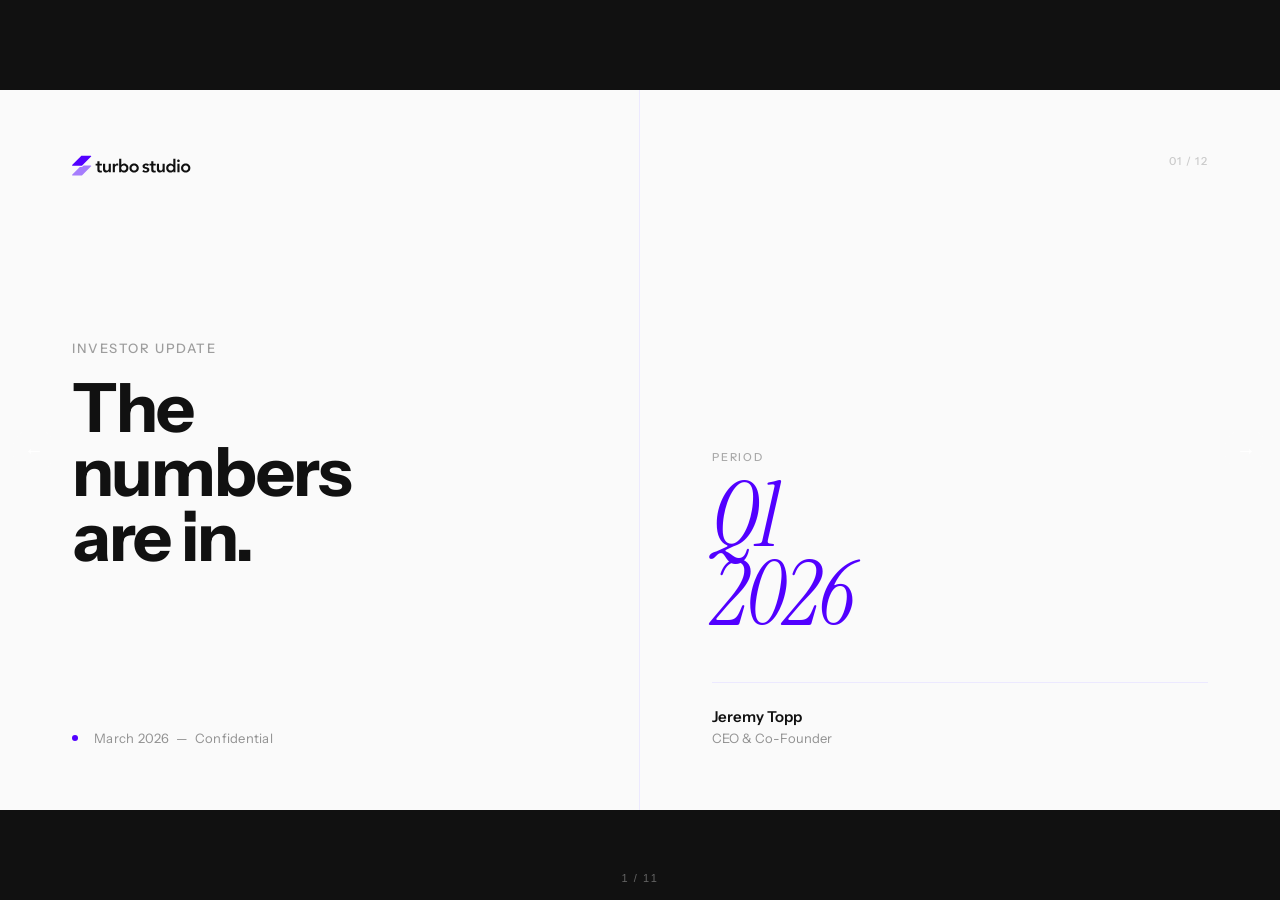
==== commit f0ba38dd: "Fix mobile scale: use position:fixed iframe + explicit JS centering" ====
--- a/index.html
+++ b/index.html
@@ -11,15 +11,11 @@
       background: #111;
       overflow: hidden;
     }
-    .deck-container {
-      width: 100vw; height: 100vh;
-      display: flex; align-items: center; justify-content: center;
-    }
-    .slide-frame {
+    #slideFrame {
+      position: fixed;
       width: 1280px; height: 720px;
       border: none;
-      transform-origin: center center;
-      display: block;
+      transform-origin: top left;
     }
     .nav-btn {
       position: fixed; top: 50%; transform: translateY(-50%);
@@ -39,9 +35,7 @@
   </style>
 </head>
 <body>
-  <div class="deck-container">
-    <iframe id="slideFrame" class="slide-frame" src="slide-01.html"></iframe>
-  </div>
+  <iframe id="slideFrame" src="slide-01.html"></iframe>
   <button class="nav-btn nav-prev" onclick="prevSlide()">&#8592;</button>
   <button class="nav-btn nav-next" onclick="nextSlide()">&#8594;</button>
   <div class="slide-counter" id="counter">1 / 11</div>
@@ -50,8 +44,13 @@
     let current = 1;
 
     function scale() {
-      const s = Math.min(window.innerWidth / 1280, window.innerHeight / 720);
-      document.getElementById('slideFrame').style.transform = 'scale(' + s + ')';
+      const w = window.innerWidth;
+      const h = window.innerHeight;
+      const s = Math.min(w / 1280, h / 720);
+      const f = document.getElementById('slideFrame');
+      f.style.transform = 'scale(' + s + ')';
+      f.style.left = Math.round((w - 1280 * s) / 2) + 'px';
+      f.style.top  = Math.round((h - 720  * s) / 2) + 'px';
     }
 
     function show(n) {
@@ -69,6 +68,14 @@
       if (e.key === 'ArrowLeft' || e.key === 'ArrowUp') prevSlide();
     });
 
+    // Touch swipe support
+    let touchStartX = 0;
+    document.addEventListener('touchstart', e => { touchStartX = e.touches[0].clientX; }, { passive: true });
+    document.addEventListener('touchend', e => {
+      const dx = e.changedTouches[0].clientX - touchStartX;
+      if (Math.abs(dx) > 50) { dx < 0 ? nextSlide() : prevSlide(); }
+    }, { passive: true });
+
     window.addEventListener('resize', scale);
     scale();
   </script>
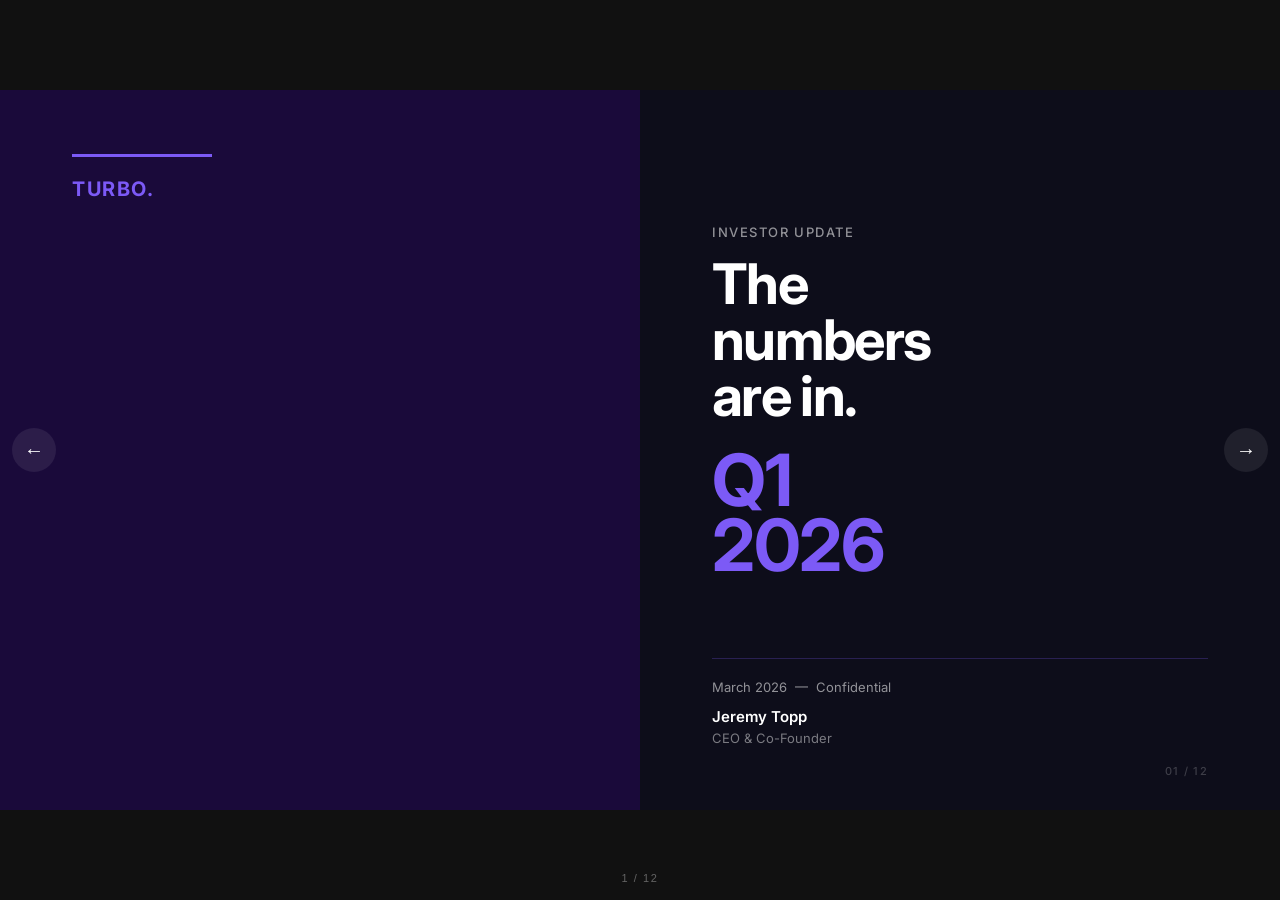
==== commit b369e34f: "Restyle deck: Jeremy dark theme, all 12 slides" ====
--- a/index.html
+++ b/index.html
@@ -38,9 +38,9 @@
   <iframe id="slideFrame" src="slide-01.html"></iframe>
   <button class="nav-btn nav-prev" onclick="prevSlide()">&#8592;</button>
   <button class="nav-btn nav-next" onclick="nextSlide()">&#8594;</button>
-  <div class="slide-counter" id="counter">1 / 11</div>
+  <div class="slide-counter" id="counter">1 / 12</div>
   <script>
-    const total = 11;
+    const total = 12;
     let current = 1;
 
     function scale() {
